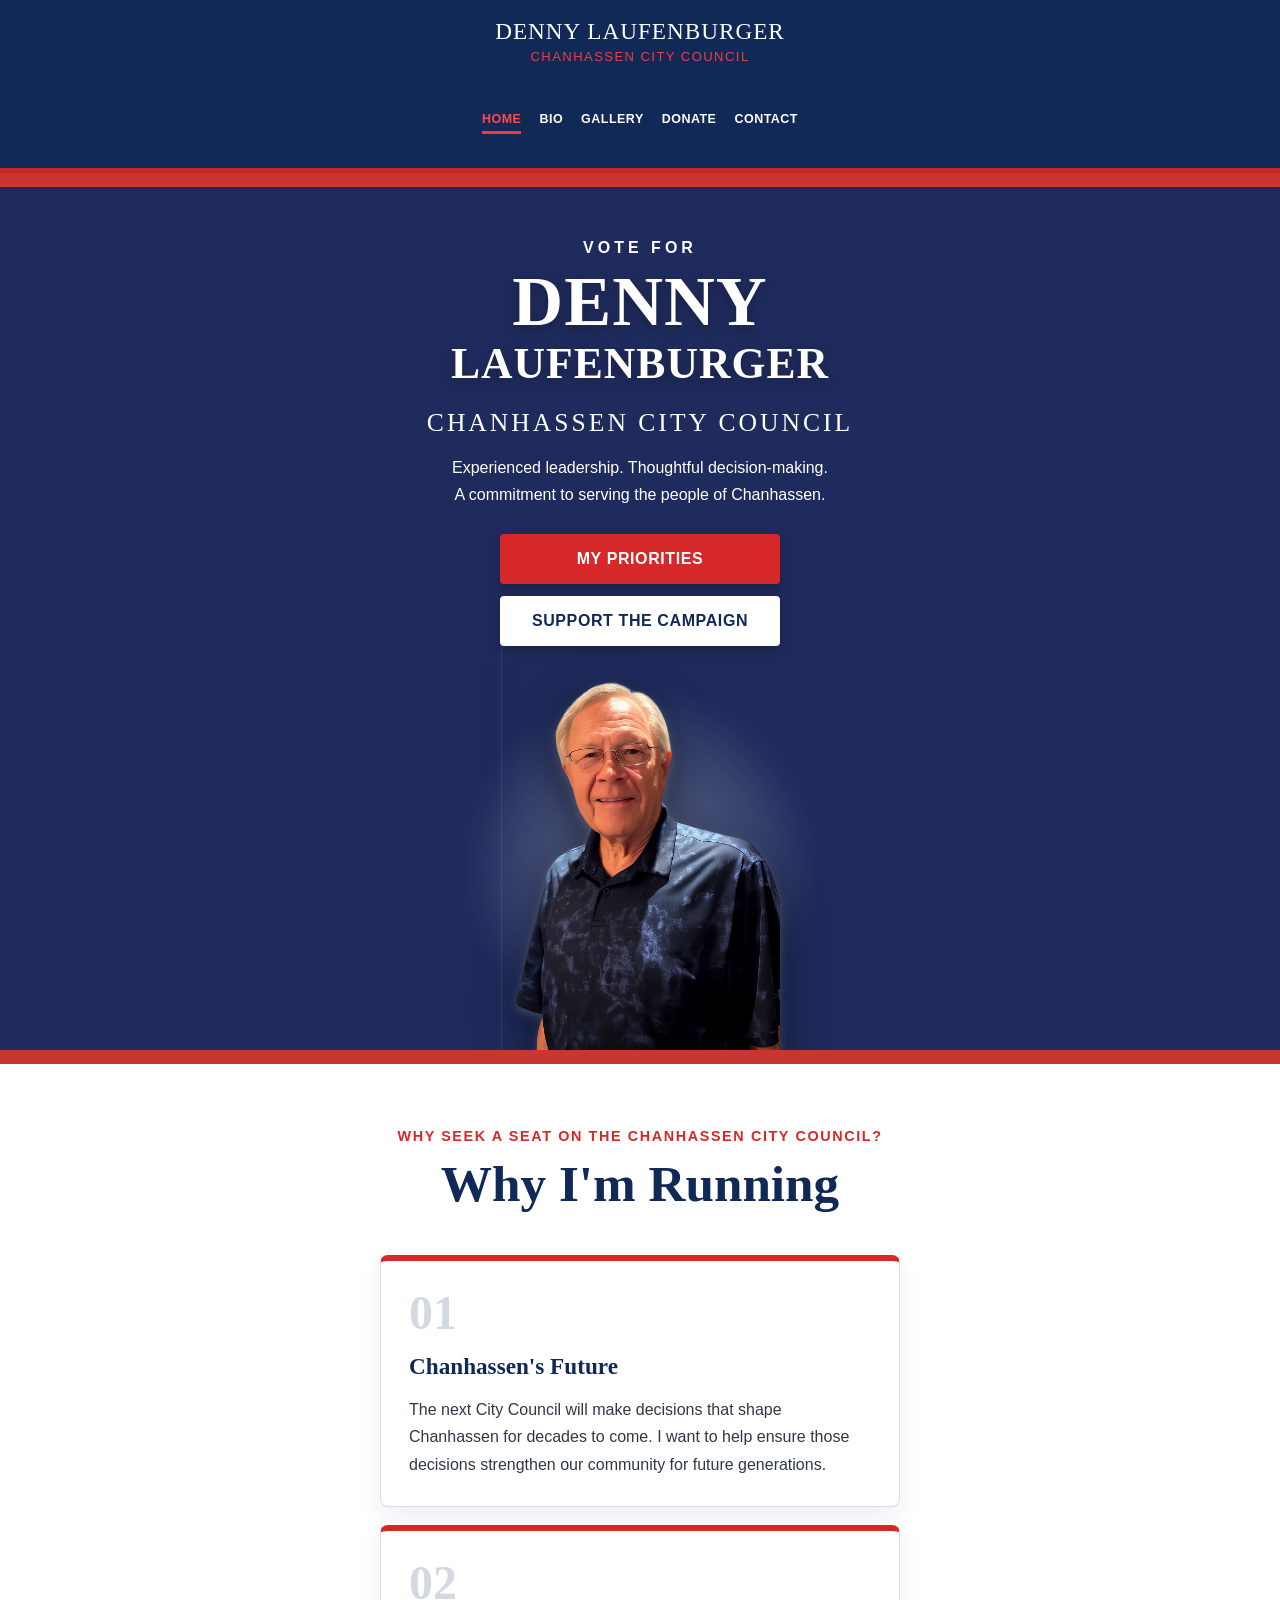
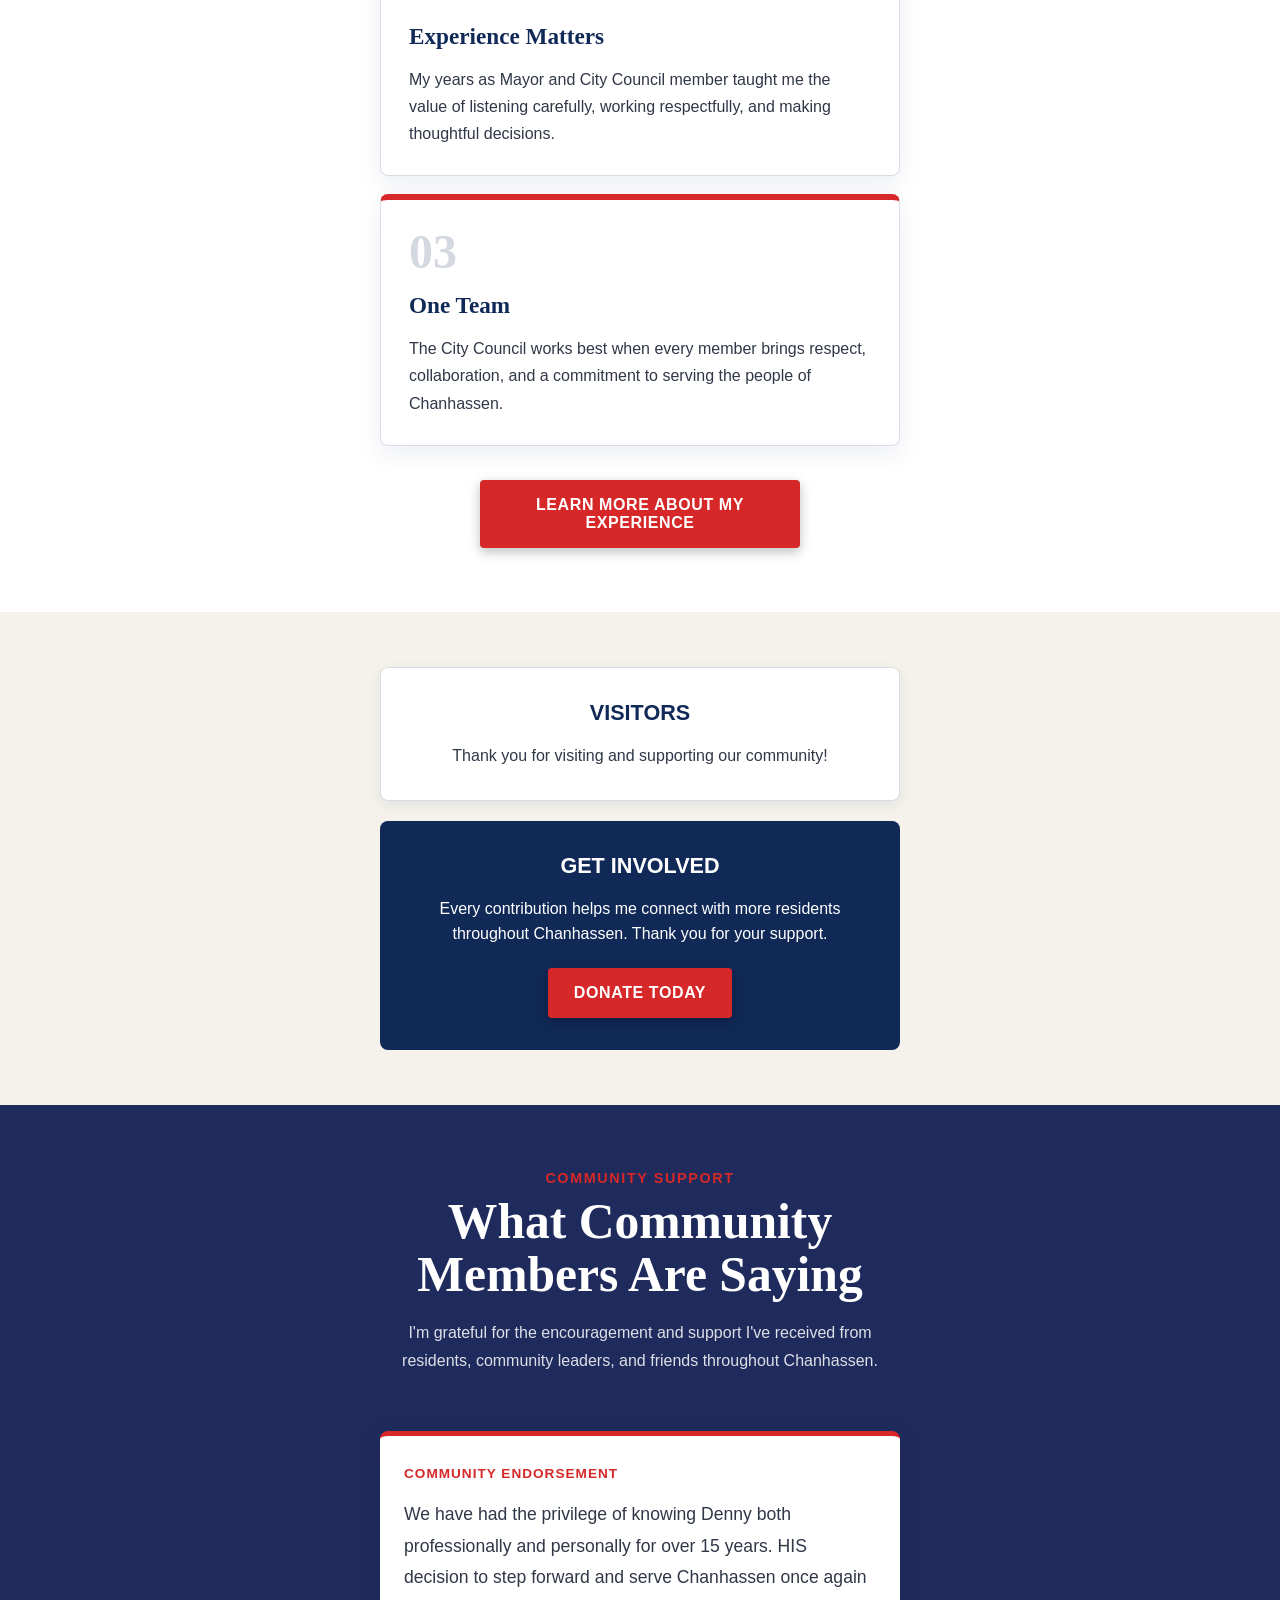
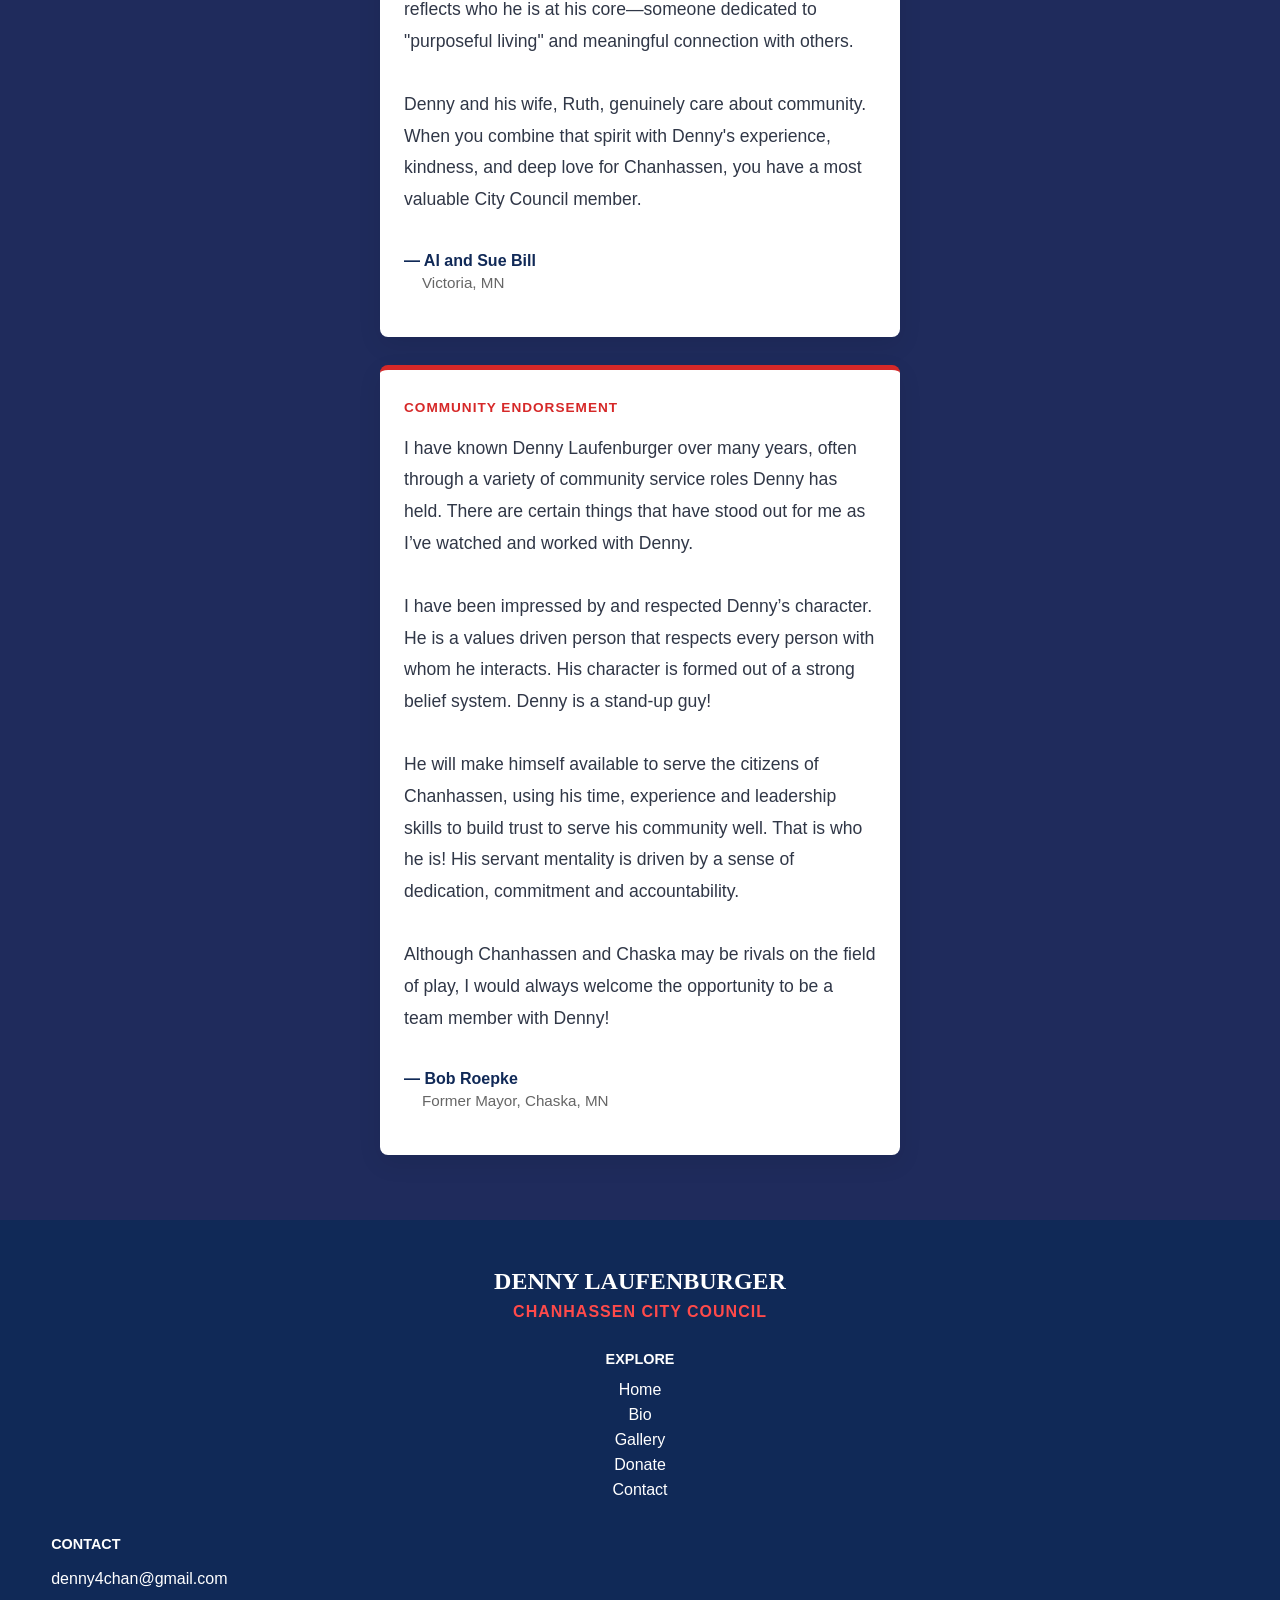
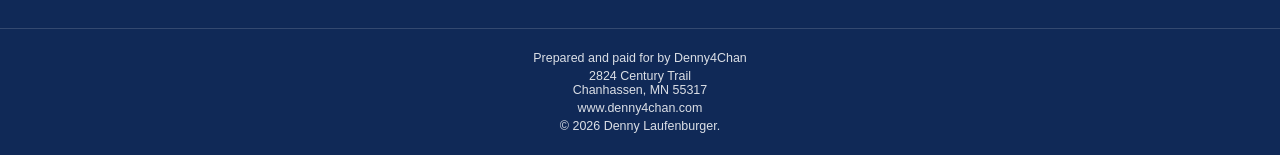
==== index.html @ ee3d7987 "New endorsement added and fixed mobile" ====
<!DOCTYPE html>
<html lang="en">
<head>
    <meta charset="UTF-8">

    <meta
        name="viewport"
        content="width=device-width, initial-scale=1.0"
    >

    <title>
        Denny Laufenburger for Chanhassen City Council
    </title>

    <meta
        name="description"
        content="Experienced leadership. Thoughtful decision-making. A commitment to serving the people of Chanhassen."
    >

    <!-- Social media and text-message preview -->
    <meta
        property="og:title"
        content="Denny Laufenburger for Chanhassen City Council"
    >

    <meta
        property="og:description"
        content="Experienced leadership. Thoughtful decision-making. A commitment to serving the people of Chanhassen."
    >

    <meta
        property="og:type"
        content="website"
    >

    <meta
        property="og:url"
        content="https://denny4chan.com/"
    >

    <meta
        property="og:image"
        content="https://denny4chan.com/images/social/share-image.jpg"
    >

    <meta
        property="og:image:alt"
        content="Vote Denny Laufenburger for Chanhassen City Council"
    >

    <meta
        property="og:image:width"
        content="1200"
    >

    <meta
        property="og:image:height"
        content="630"
    >

    <!-- X and other platforms -->
    <meta
        name="twitter:card"
        content="summary_large_image"
    >

    <meta
        name="twitter:title"
        content="Denny Laufenburger for Chanhassen City Council"
    >

    <meta
        name="twitter:description"
        content="Experienced leadership. Thoughtful decision-making. A commitment to serving the people of Chanhassen."
    >

    <meta
        name="twitter:image"
        content="https://denny4chan.com/images/social/share-image.jpg"
    >

    <link
        rel="stylesheet"
        href="css/style.css"
    >
</head>

<body>

    <header class="site-header">
        <div class="nav-container">

            <a class="campaign-name" href="index.html">
                <span>Denny Laufenburger</span>
                <small>Chanhassen City Council</small>
            </a>

            <nav class="main-nav">
                <a class="active" href="index.html">Home</a>
                <a href="about.html">Bio</a>
                <a href="gallery.html">Gallery</a>
                <a href="donate.html">Donate</a>
                <a href="contact.html">Contact</a>
            </nav>

        </div>
    </header>

<main>

    <section class="hero">

        <svg
            class="hero-waves"
            viewBox="0 0 1440 620"
            preserveAspectRatio="none"
            aria-hidden="true"
        >
            <defs>
                <linearGradient id="blueGradient" x1="0" y1="0" x2="1" y2="1">
                    <stop offset="0%" stop-color="#173b7a"></stop>
                    <stop offset="55%" stop-color="#09285b"></stop>
                    <stop offset="100%" stop-color="#061b42"></stop>
                </linearGradient>
            </defs>

            <!-- White background -->
            <rect width="1440" height="620" fill="#f7f4ec"></rect>

            <!-- Upper red ribbon -->
            <path
                d="M0 135
                   C260 20, 470 40, 720 125
                   C980 215, 1190 220, 1440 105
                   L1440 145
                   C1195 265, 965 255, 705 170
                   C455 85, 245 70, 0 180
                   Z"
                fill="#d62828"
            ></path>

            <!-- Main blue area -->
            <path
    d="M0 180
       C250 70, 465 85, 705 170
       C965 255, 1195 265, 1440 145
       L1440 535
       C1210 625, 975 610, 725 555
       C470 500, 255 485, 0 570
       Z"
    fill="url(#blueGradient)"
></path>

            <!-- Lower red ribbon -->
            <path
    d="M0 570
       C255 485, 470 500, 725 555
       C975 610, 1210 625, 1440 535
       L1440 575
       C1195 665, 965 650, 710 595
       C455 540, 245 525, 0 610
       Z"
    fill="#d62828"
></path>
        </svg>

        <div class="hero-container">

            <div class="hero-copy">
                <p class="hero-eyebrow">Vote for</p>

                <h1>
                    Denny
                    <span>Laufenburger</span>
                </h1>

                <p class="hero-office">
                    Chanhassen City Council
                </p>

                <p class="hero-intro">
                    Experienced leadership. Thoughtful decision-making. A commitment to serving the people of Chanhassen.
                </p>

                <div class="hero-buttons">
                    <a class="button button-primary" href="about.html">
                        My priorities
                    </a>

                    <a class="button button-secondary" href="donate.html">
                        Support the Campaign
                    </a>
                </div>
            </div>

            <div class="hero-photo-area">
    <img
        class="hero-photo"
        src="images/hero/denny-laufenburger-hero.png"
        alt="Denny Laufenburger, candidate for Chanhassen City Council"
    >
</div>

        </div>

</section>

<section class="why-section">

<section class="why-home">

    <div class="why-home-container">

        <div class="why-home-heading">
            <p class="section-eyebrow">Why seek a seat on the Chanhassen City Council?</p>
            <h2>Why I'm Running</h2>
        </div>

        <div class="why-reasons">

            <article class="reason-card">
                <span class="reason-number">01</span>

                <h3>Chanhassen's Future</h3>

                <p>
                    The next City Council will make decisions that shape Chanhassen for decades to come. I want to help ensure those decisions strengthen our community for future generations.
                </p>
            </article>

            <article class="reason-card">
                <span class="reason-number">02</span>

                <h3>Experience Matters</h3>

                <p>
                    My years as Mayor and City Council member taught me the value of listening carefully, working respectfully, and making thoughtful decisions.
                </p>
            </article>

            <article class="reason-card">
                <span class="reason-number">03</span>

                <h3>One Team</h3>

                <p>
                    The City Council works best when every member brings respect, collaboration, and a commitment to serving the people of Chanhassen.
                </p>
            </article>

        </div>

        <div class="why-home-action">
            <a class="button button-primary" href="about.html">
                LEARN MORE ABOUT MY EXPERIENCE
            </a>
        </div>

    </div>

</section>

<section class="home-actions">

    <div class="home-actions-grid">

        <article class="visitor-card">
            <h2>Visitors</h2>

            <div class="live-counter">
                <a
                    href="https://www.free-counters.org/"
                    target="_blank"
                    rel="noopener noreferrer"
                >
                    Free-Counters.org
                </a>

                <script
                    type="text/javascript"
                    src="https://www.freevisitorcounters.com/auth.php?id=a21d501839f12835e194c9ba0f85140b612b9cba"
                ></script>

                <script
                    type="text/javascript"
                    src="https://freevisitorcounters.com/en/home/counter/1611873/t/5"
                ></script>
            </div>

            <p>
                Thank you for visiting and supporting our community!
            </p>
        </article>

        <article class="involved-card">
            <h2>Get Involved</h2>

            <p>
                Every contribution helps me connect with more residents throughout Chanhassen. Thank you for your support.
            </p>

            <a class="button button-primary" href="donate.html">
                Donate Today
            </a>
        </article>

    </div>

</section>

</section>
<section class="endorsements-section">

    <div class="endorsements-container">

        <p class="section-eyebrow">COMMUNITY SUPPORT</p>

        <h2>What Community Members Are Saying</h2>

        <p class="endorsements-intro">
            I'm grateful for the encouragement and support I've received from
            residents, community leaders, and friends throughout Chanhassen.
        </p>

        <div class="endorsement-grid">

            <article class="endorsement-card">

                <p class="endorsement-title">
                    COMMUNITY ENDORSEMENT
                </p>

                <blockquote>
                    We have had the privilege of knowing Denny both professionally and personally for over 15 years. HIS decision to step forward and serve Chanhassen once again reflects who he is at his core—someone dedicated to "purposeful living" and meaningful connection with others.
                    <br><br>
                    Denny and his wife, Ruth, genuinely care about community. When you combine that spirit with Denny's experience, kindness, and deep love for Chanhassen, you have a most valuable City Council member.
                </blockquote>

                <p class="endorsement-name">
                    Al and Sue Bill<br>
                    <span>Victoria, MN</span>
                </p>

            </article>

            <article class="endorsement-card">

    <p class="endorsement-title">
        COMMUNITY ENDORSEMENT
    </p>

    <blockquote>
        I have known Denny Laufenburger over many years, often through a variety of community service roles Denny has held. There are certain things that have stood out for me as I’ve watched and worked with Denny.
        <br><br>
        I have been impressed by and respected Denny’s character. He is a values driven person that respects every person with whom he interacts. His character is formed out of a strong belief system. Denny is a stand-up guy!
        <br><br>
        He will make himself available to serve the citizens of Chanhassen, using his time, experience and leadership skills to build trust to serve his community well. That is who he is! His servant mentality is driven by a sense of dedication, commitment and accountability.
        <br><br>
        Although Chanhassen and Chaska may be rivals on the field of play, I would always welcome the opportunity to be a team member with Denny!
    </blockquote>

    <p class="endorsement-name">
        Bob Roepke
        <span>Former Mayor, Chaska, MN</span>
    </p>

</article>

        </div>

    </div>

</section>
</main>

<footer class="site-footer">

    <div class="footer-grid">

        <div class="footer-brand">
            <h2>Denny Laufenburger</h2>
            <p>Chanhassen City Council</p>
        </div>

        <div class="footer-links">
            <h3>Explore</h3>

            <a href="index.html">Home</a>
            <a href="about.html">Bio</a>
            <a href="gallery.html">Gallery</a>
            <a href="donate.html">Donate</a>
            <a href="contact.html">Contact</a>
        </div>

        <div class="footer-contact">
            <h3>Contact</h3>

            <p>
    <a href="mailto:denny4chan@gmail.com">
        denny4chan@gmail.com
    </a>
</p>
        </div>

    </div>

    <div class="footer-bottom">
        <p>
    Prepared and paid for by Denny4Chan
</p>

<p>
    <a
        href="https://maps.google.com/?q=2824+Century+Trail,+Chanhassen,+MN+55317"
        target="_blank"
        rel="noopener noreferrer"
    >
        2824 Century Trail<br>
        Chanhassen, MN 55317
    </a>
</p>

<p>
    <a href="https://www.denny4chan.com">
        www.denny4chan.com
    </a>
</p>

        <p>
            &copy; 2026 Denny Laufenburger.
        </p>
    </div>

</footer>

</body>
</html>
---- css/style.css ----
* {
    box-sizing: border-box;
}

body {
    margin: 0;
    font-family: Arial, Helvetica, sans-serif;
    background-color: #ffffff;
    color: #17213a;
}

.site-header {
    background-color: #102957;
    border-bottom: 5px solid #c62828;
}

.nav-container {
    width: min(1200px, 92%);
    min-height: 90px;
    margin: 0 auto;

    display: flex;
    align-items: center;
    justify-content: space-between;
    gap: 30px;
}

.campaign-name {
    color: #ffffff;
    text-decoration: none;
    text-transform: uppercase;
}

.campaign-name span {
    display: block;
    font-family: Georgia, "Times New Roman", serif;
    font-size: 1.45rem;
    letter-spacing: 1px;
}

.campaign-name small {
    display: block;
    margin-top: 4px;
    color: #ef3f3f;
    font-size: 0.82rem;
    letter-spacing: 1.4px;
}

.main-nav {
    display: flex;
    align-items: center;
    gap: 28px;
}

.main-nav a {
    position: relative;
    padding: 34px 0 28px;
    color: #ffffff;
    text-decoration: none;
    font-size: 0.9rem;
    font-weight: 700;
    text-transform: uppercase;
    letter-spacing: 0.5px;
}

.main-nav a:hover,
.main-nav a.active {
    color: #ff4a4a;
}

.main-nav a.active::after {
    content: "";
    position: absolute;
    right: 0;
    bottom: 20px;
    left: 0;

    height: 3px;
    background-color: #ff3434;
}

.hero {
    position: relative;
    min-height: 620px;
    overflow: hidden;
    background-color: #f7f4ec;
}

.hero-waves {
    position: absolute;
    inset: 0;
    width: 100%;
    height: 100%;
}

.hero-container {
    position: relative;
    z-index: 2;

    width: min(1200px, 92%);
    min-height: 620px;
    margin: 0 auto;

    display: grid;
    grid-template-columns: 1.15fr 0.85fr;
    align-items: center;
    gap: 50px;
}

.hero-copy {
    padding: 125px 0 90px;
    color: #ffffff;
}

.hero-eyebrow {
    margin: 0 0 8px;
    color: #ffffff;
    font-size: 1rem;
    font-weight: 800;
    letter-spacing: 4px;
    text-transform: uppercase;
}

.hero-copy h1 {
    margin: 0;
    font-family: Georgia, "Times New Roman", serif;
    font-size: clamp(3.8rem, 7vw, 6.8rem);
    font-weight: 700;
    line-height: 0.9;
    letter-spacing: 1px;
    text-transform: uppercase;
    text-shadow: 0 4px 12px rgba(0, 0, 0, 0.28);
}

.hero-copy h1 span {
    display: block;
    margin-top: 12px;
    font-size: 0.72em;
}

.hero-office {
    margin: 28px 0 0;
    color: #ffffff;
    font-family: Georgia, "Times New Roman", serif;
    font-size: clamp(1.35rem, 3vw, 2.1rem);
    letter-spacing: 3px;
    text-transform: uppercase;
}

.hero-intro {
    max-width: 600px;
    margin: 24px 0 0;
    font-size: 1.08rem;
    line-height: 1.75;
}

.hero-buttons {
    display: flex;
    flex-wrap: wrap;
    gap: 16px;
    margin-top: 24px;
}

.button {
    display: inline-block;
    padding: 14px 24px;
    border: 2px solid transparent;
    border-radius: 4px;

    text-decoration: none;
    font-weight: 800;
    text-transform: uppercase;
    letter-spacing: 0.6px;

    transition:
        transform 0.2s ease,
        background-color 0.2s ease,
        color 0.2s ease;
}

.button:hover {
    transform: translateY(-2px);
}

.button-primary {
    background-color: #d62828;
    color: #ffffff;
    box-shadow: 0 4px 12px rgba(0, 0, 0, 0.25);
}

.button-primary:hover {
    background-color: #b91f1f;
}

.button-secondary {
    background-color: #ffffff;
    border-color: #ffffff;
    color: #102957;
    box-shadow: 0 4px 12px rgba(0, 0, 0, 0.25);
}

.button-secondary:hover {
    background-color: #ececec;
    color: #102957;
}

.hero-photo-area {
    position: relative;
    align-self: end;
    display: flex;
    justify-content: center;
    overflow: visible;
}

.hero-photo-area::before {
    content: "";
    position: absolute;
    width: 470px;
    height: 470px;
    bottom: 35px;
    left: 50%;
    transform: translateX(-50%);
    border-radius: 50%;

    background: radial-gradient(
        circle,
        rgba(255, 255, 255, 0.28) 0%,
        rgba(255, 255, 255, 0.12) 48%,
        rgba(255, 255, 255, 0) 72%
    );

    filter: blur(10px);
    pointer-events: none;
}

.hero-photo {
    position: relative;
    z-index: 1;

    display: block;
    width: 640px;              /* was 560px */
    max-width: 640px;
    max-height: none;          /* remove the height restriction */

    object-fit: contain;
    object-position: center bottom;

    transform: translateY(20px, 25px);   /* let him overlap the bottom */

    filter:
        drop-shadow(0 4px 5px rgba(255,255,255,.18))
        drop-shadow(0 15px 22px rgba(0,0,0,.55));
}

/* ===========================
   ENDORSEMENTS
=========================== */

.endorsements-section {
    padding: 90px 0;
    background: #1f2b5c;
}

.endorsements-container {
    width: min(1200px, 92%);
    margin: 0 auto;
    text-align: center;
}

.endorsements-container h2 {
    margin: 10px 0 18px;
    font-size: clamp(2.2rem, 5vw, 3.5rem);
    color: #102957;
    font-family: Georgia, "Times New Roman", serif;
    color: white;
}

.endorsements-intro {
    max-width: 760px;
    margin: 0 auto 55px;
    color: rgba(255,255,255,.85);
    line-height: 1.8;
}

.endorsement-grid {
    display: grid;
    grid-template-columns: repeat(2, 1fr);
    gap: 28px;
    max-width: 1200px;
    margin: 0 auto;
    align-items: start;
}

.endorsement-card {
    background: white;
    padding: 35px;
    border-top: 5px solid #d62828;
    border-radius: 8px;
    box-shadow: 0 8px 25px rgba(0,0,0,.08);
    text-align: left;
}

.endorsement-title {
    margin: 0 0 18px;
    font-size: .85rem;
    font-weight: 700;
    color: #d62828;
    letter-spacing: 1px;
    text-transform: uppercase;
}

.endorsement-card blockquote {
    margin: 0;
    color: #303747;
    line-height: 1.8;
    font-size: 1.1rem;
    font-style: normal;
    white-space: normal;
}

.endorsement-name {
    margin-top: 36px;
    padding-left: 18px;

    text-indent: -18px;

    font-weight: 700;
    color: #102957;
}

.endorsement-name::before {
    content: "— ";
}

.endorsement-name span {
    display: block;
    margin-top: 4px;

    padding-left: 18px;

    font-weight: 400;
    color: #666;
    font-size: 0.95rem;
}

.site-footer {
    background-color: #102957;
    color: #ffffff;
}

.footer-grid {
    width: min(1200px, 92%);
    margin: 0 auto;
    padding: 48px 0 36px;

    display: grid;
    grid-template-columns: 1.2fr 0.7fr 1fr;
    gap: 60px;
}

.footer-brand h2 {
    margin: 0;
    font-family: Georgia, "Times New Roman", serif;
    font-size: 1.5rem;
    text-transform: uppercase;
}

.footer-brand p {
    margin: 8px 0 0;
    color: #ff4a4a;
    font-weight: 700;
    letter-spacing: 1px;
    text-transform: uppercase;
}

.footer-links,
.footer-contact {
    display: flex;
    flex-direction: column;
    align-items: flex-start;
}

.footer-links h3,
.footer-contact h3 {
    margin: 0 0 14px;
    font-size: 0.9rem;
    text-transform: uppercase;
}

.footer-links a {
    margin-bottom: 7px;
    color: #ffffff;
    text-decoration: none;
}

.footer-links a:hover {
    color: #ff4a4a;
}

.footer-contact p {
    margin: 0;
    line-height: 1.6;
}

.footer-bottom {
    padding: 18px 20px;
    border-top: 1px solid rgba(255, 255, 255, 0.15);
    text-align: center;
}

.footer-bottom p {
    margin: 4px 0;
    font-size: 0.78rem;
    color: rgba(255, 255, 255, 0.85);
}

.footer-contact a,
.footer-bottom a {
    color: inherit;
    text-decoration: none;
}

.footer-contact a:hover,
.footer-bottom a:hover {
    color: #d62828;
    text-decoration: underline;
}

/* ===========================
   INNER PAGE HERO
=========================== */

.page-hero {
    padding: 80px 0;
    background-color: #102957;
    color: #ffffff;
    text-align: center;
}

.page-hero-container {
    width: min(900px, 92%);
    margin: 0 auto;
}

.page-hero h1 {
    margin: 0;
    font-family: Georgia, "Times New Roman", serif;
    font-size: clamp(2.8rem, 6vw, 4.8rem);
}

.page-hero p:last-child {
    max-width: 700px;
    margin: 20px auto 0;
    font-size: 1.1rem;
    line-height: 1.7;
}


/* ===========================
   BIO PAGE
=========================== */

.bio-section {
    padding: 80px 0;
    background-color: #ffffff;
}

.bio-layout {
    width: min(1100px, 92%);
    margin: 0 auto;

    display: grid;
    grid-template-columns: 0.85fr 1.15fr;
    gap: 60px;
    align-items: center;
}

.bio-photo-card {
    padding: 24px;
    border-radius: 10px;
    background-color: #f5f2eb;
    box-shadow: 0 8px 24px rgba(16, 41, 87, 0.08);
}

.bio-photo-card img {
    display: block;
    width: 100%;
    max-height: 560px;
    object-fit: contain;
}

.bio-copy h2 {
    margin: 0 0 24px;
    color: #102957;
    font-family: Georgia, "Times New Roman", serif;
    font-size: clamp(2.3rem, 5vw, 3.5rem);
}

.bio-copy p {
    margin: 0 0 20px;
    color: #303747;
    font-size: 1.05rem;
    line-height: 1.8;
}


/* ===========================
   EXPERIENCE
=========================== */

.experience-section {
    padding: 76px 0;
    background-color: #f5f2eb;
}

.experience-container {
    width: min(1100px, 92%);
    margin: 0 auto;
}

.section-heading {
    margin-bottom: 38px;
    text-align: center;
}

.section-heading h2 {
    margin: 0;
    color: #102957;
    font-family: Georgia, "Times New Roman", serif;
    font-size: clamp(2.3rem, 5vw, 3.5rem);
}

.experience-grid {
    display: grid;
    grid-template-columns: repeat(3, 1fr);
    gap: 24px;
    align-items: stretch;
}

.experience-card {
    display: flex;
    flex-direction: column;

    padding: 34px;
    border-top: 5px solid #d62828;
    border-radius: 8px;
    background-color: #ffffff;
    box-shadow: 0 6px 18px rgba(16, 41, 87, 0.08);

    height: 100%;
}

.experience-card h3 {
    margin: 0 0 14px;
    color: #102957;
    font-family: Georgia, "Times New Roman", serif;
    font-size: 1.6rem;
}

.experience-card p {
    margin: 0;
    color: #303747;
    line-height: 1.7;
}

.bio-list {
    margin: 0;
    padding-left: 18px;
    color: #303747;
    font-size: 0.95rem;
    line-height: 1.5;
}

.bio-list li {
    margin-bottom: 8px;
}

.bio-list li:last-child {
    margin-bottom: 0;
}

/* ===========================
   VISION
=========================== */

.vision-section {
    padding: 64px 0;
    background-color: #102957;
    color: #ffffff;
}

.vision-container {
    width: min(1100px, 92%);
    margin: 0 auto;

    display: flex;
    align-items: center;
    justify-content: space-between;
    gap: 50px;
}

.vision-container h2 {
    margin: 0 0 18px;
    font-family: Georgia, "Times New Roman", serif;
    font-size: clamp(2.2rem, 5vw, 3.4rem);
}

.vision-container p {
    max-width: 750px;
    margin: 0;
    line-height: 1.75;
}

/* ===========================
   GALLERY PAGE
=========================== */

.gallery-section {
    padding: 76px 0;
    background-color: #ffffff;
}

.gallery-container {
    width: min(1200px, 92%);
    margin: 0 auto;
}

.gallery-grid {
    display: grid;
    grid-template-columns: repeat(3, 1fr);
    gap: 32px;
}

/* ---------- Gallery Cards ---------- */

.gallery-card {
    overflow: hidden;
    border-radius: 10px;
    background: #ffffff;
    box-shadow: 0 8px 24px rgba(16, 41, 87, 0.10);
    display: flex;
    flex-direction: column;
}

.gallery-card:first-child {
    border-top: 5px solid #d62828;
}

/* ---------- Photos ---------- */

.gallery-photo {
    display: block;
    width: 100%;
    aspect-ratio: 16 / 10;
    object-fit: cover;
    object-position: center;
}

.gallery-placeholder {
    min-height: 260px;

    display: flex;
    align-items: center;
    justify-content: center;

    background-color: #e9e6df;
    color: #102957;
    font-weight: 800;
    text-transform: uppercase;
    letter-spacing: 1px;
}

/* ---------- Card Content ---------- */

.gallery-card-copy {
    padding: 28px;
    flex: 1;
}

.gallery-card-copy h3 {
    margin: 0 0 18px;
    padding-bottom: 14px;

    color: #102957;
    font-family: Georgia, "Times New Roman", serif;
    font-size: 1.35rem;
    line-height: 1.2;

    border-bottom: 1px solid #e5e5e5;
}

.gallery-card-copy p {
    margin: 0;
    color: #303747;
    font-size: 1rem;
    line-height: 1.75;
}

.gallery-card-copy p + p {
    margin-top: 14px;
}

/* ---------- Callout ---------- */

.gallery-callout {
    padding: 64px 0;
    background-color: #f5f2eb;
}

.gallery-callout-container {
    width: min(1100px, 92%);
    margin: 0 auto;

    display: flex;
    align-items: center;
    justify-content: space-between;
    gap: 50px;
}

.gallery-callout h2 {
    margin: 0 0 14px;

    color: #102957;
    font-family: Georgia, "Times New Roman", serif;
    font-size: clamp(2.2rem, 5vw, 3.4rem);
}

.gallery-callout p:last-child {
    max-width: 700px;
    margin: 0;

    color: #303747;
    line-height: 1.7;
}

/* ===========================
   DONATE PAGE
=========================== */

.donation-options-section {
    padding: 76px 0;
    background-color: #ffffff;
}

.donation-options-container {
    width: min(1100px, 92%);
    margin: 0 auto;
}

.donation-options-intro {
    max-width: 700px;
    margin: 14px auto 0;
    color: #303747;
    line-height: 1.7;
}

.donation-options-grid {
    display: grid;
    grid-template-columns: repeat(2, 1fr);
    gap: 32px;
    margin-top: 42px;
    align-items: stretch;
}

.payment-card {
    padding: 40px 34px;
    border-top: 6px solid #d62828;
    border-radius: 10px;
    background-color: #ffffff;
    text-align: center;
    box-shadow: 0 10px 30px rgba(16, 41, 87, 0.12);

    display: flex;
    flex-direction: column;
    align-items: center;
}

.payment-label {
    margin: 0 0 10px;
    color: #d62828;
    font-size: 0.82rem;
    font-weight: 800;
    letter-spacing: 1.3px;
    text-transform: uppercase;
}

.payment-card h3 {
    margin: 0 0 16px;
    color: #102957;
    font-family: Georgia, "Times New Roman", serif;
    font-size: clamp(1.8rem, 4vw, 2.5rem);
}

.payment-description {
    max-width: 430px;
    margin: 0 auto 26px;
    color: #303747;
    line-height: 1.7;
}

.venmo-qr {
    width: min(290px, 100%);
    margin: 0 auto 18px;
    padding: 14px;
    border: 1px solid #d8dce5;
    border-radius: 10px;
    background-color: #ffffff;
}

.venmo-qr img {
    display: block;
    width: 100%;
    height: auto;
}

.payment-account {
    margin: 0 0 24px;
    color: #102957;
    font-size: 1.05rem;
}

.square-payment-mark {
    width: min(290px, 100%);
    min-height: 290px;
    margin: 0 auto 28px;
    padding: 30px;

    display: flex;
    flex-direction: column;
    align-items: center;
    justify-content: center;

    border: 1px solid #d8dce5;
    border-radius: 10px;
    background-color: #f5f2eb;
}

.square-icon {
    position: relative;
    width: 110px;
    height: 110px;
    margin-bottom: 24px;
    border-radius: 24px;
    background-color: #111111;
}

.square-icon::after {
    content: "";
    position: absolute;
    inset: 30px;
    border-radius: 9px;
    background-color: #ffffff;
}

.square-logo-image {
    display: block;
    width: 95px;
    max-width: 70%;
    height: auto;
    margin-bottom: 24px;
}

.payment-card .button {
    margin-top: auto;
}

.donation-thanks {
    max-width: 760px;
    margin: 38px auto 0;
    color: #303747;
    text-align: center;
    line-height: 1.7;
}

.donation-use-section {
    padding: 76px 0;
    background-color: #f5f2eb;
}

.donation-use-container {
    width: min(1100px, 92%);
    margin: 0 auto;
}

.donation-use-grid {
    display: grid;
    grid-template-columns: repeat(3, 1fr);
    gap: 24px;
}

.donation-use-card {
    padding: 30px;
    border-top: 5px solid #d62828;
    border-radius: 8px;
    background-color: #ffffff;
    box-shadow: 0 6px 18px rgba(16, 41, 87, 0.08);
}

.donation-use-card h3 {
    margin: 0 0 14px;
    color: #102957;
    font-family: Georgia, "Times New Roman", serif;
    font-size: 1.4rem;
}

.donation-use-card p {
    margin: 0;
    color: #303747;
    line-height: 1.7;
}

.donate-thank-you {
    padding: 64px 0;
    background-color: #102957;
    color: #ffffff;
}

.donate-thank-you-container {
    width: min(1100px, 92%);
    margin: 0 auto;

    display: flex;
    align-items: center;
    justify-content: space-between;
    gap: 50px;
}

.donate-thank-you h2 {
    margin: 0 0 16px;
    font-family: Georgia, "Times New Roman", serif;
    font-size: clamp(2.2rem, 5vw, 3.4rem);
}

.donate-thank-you p:last-child {
    max-width: 720px;
    margin: 0;
    line-height: 1.7;
}

/* ===========================
   CONTACT PAGE
=========================== */

.contact-section {
    padding: 80px 0;
    background: #ffffff;
}

.contact-layout {
    width: min(1100px, 92%);
    margin: auto;

    display: grid;
    grid-template-columns: 0.85fr 1.15fr;
    gap: 60px;
    align-items: start;
}

.contact-copy h2 {
    margin: 0 0 20px;
    color: #102957;
    font-family: Georgia, serif;
    font-size: clamp(2.3rem, 5vw, 3.6rem);
}

.contact-copy>p {
    color: #303747;
    line-height: 1.8;
}

.direct-contact {
    margin-top: 40px;
    padding: 28px;

    border-left: 5px solid #d62828;

    background: #f5f2eb;
}

.direct-contact h3 {
    margin-bottom: 8px;
    color: #102957;
}

.direct-contact h3:not(:first-child) {
    margin-top: 22px;
}

.direct-contact a {
    color: #102957;
    text-decoration: none;
    font-weight: bold;
}

.direct-contact a:hover {
    color: #d62828;
}

.contact-form {
    padding: 40px;
    border-top: 6px solid #d62828;
    border-radius: 10px;
    background: white;
    box-shadow: 0 10px 30px rgba(16, 41, 87, .10);
}

.form-row {
    display: grid;
    grid-template-columns: 1fr 1fr;
    gap: 20px;
}

.form-field {
    margin-bottom: 24px;
}

.form-field label {
    display: block;
    margin-bottom: 8px;
    color: #102957;
    font-weight: 700;
}

.form-field span {
    color: #666;
    font-size: .8rem;
}

.form-field input,
.form-field select,
.form-field textarea {

    width: 100%;

    padding: 14px;

    border: 1px solid #b9bec9;

    border-radius: 5px;

    font: inherit;

}

.form-field textarea {

    resize: vertical;

}

.form-submit {

    border: none;

    cursor: pointer;

}

.involved-section{

    padding:70px 0;

    background:#102957;

    color:white;

}

.involved-container{

    width:min(1100px,92%);

    margin:auto;

    display:flex;

    justify-content:space-between;

    align-items:center;

    gap:40px;

}

.involved-container h2{

    margin:0 0 15px;

    font-family:Georgia,serif;

    font-size:3rem;

}

.involved-container p:last-child{

    max-width:650px;

    line-height:1.7;

}

@media (max-width: 800px) {
    .nav-container {
        padding: 20px 0;
        flex-direction: column;
    }

    .main-nav {
        flex-wrap: wrap;
        justify-content: center;
        gap: 10px 20px;
    }

    .main-nav a {
        padding: 5px 0 10px;
    }

    .main-nav a.active::after {
        bottom: 2px;
    }
        .hero {
        min-height: auto;
    }

    .hero-container {
        min-height: auto;
        grid-template-columns: 1fr;
        text-align: center;
    }

    .hero-copy {
        padding: 95px 0 25px;
    }

    .hero-copy h1 {
        font-size: clamp(3rem, 15vw, 5rem);
    }

    .hero-copy h1 span {
        font-size: 0.56em;
    }

    .hero-intro {
        margin-right: auto;
        margin-left: auto;
    }

    .hero-buttons {
        justify-content: center;
    }

    .hero-photo-area {
        align-self: auto;
    }

    .hero-photo {
    width: min(340px, 108%);
    max-height: 420px;
    margin-bottom: 35px;
    filter: drop-shadow(0 14px 18px rgba(0, 0, 0, 0.55));
    }

    .why-reasons {
        grid-template-columns: 1fr;
    }

    .reason-card {
        min-height: auto;
    }

    .home-actions-grid {
        grid-template-columns: 1fr;
    }

    .footer-grid {
        grid-template-columns: 1fr;
        gap: 30px;
    }

    .bio-layout {
        grid-template-columns: 1fr;
    }

    .experience-grid {
        grid-template-columns: 1fr;
    }

    .vision-container {
        flex-direction: column;
        align-items: flex-start;
    }

    .gallery-grid {
        grid-template-columns: 1fr;
    }

    .gallery-callout-container {
        flex-direction: column;
        align-items: flex-start;
    }

    .donation-options-grid {
        grid-template-columns: 1fr;
    }

    .donation-use-grid {
        grid-template-columns: 1fr;
    }

    .donate-thank-you-container {
        flex-direction: column;
        align-items: flex-start;
    }

    .payment-card {
        padding: 34px 24px;
    }

    .square-payment-mark {
        min-height: 240px;
    }

    .qr-placeholder {
    width: 250px;
    height: 250px;
    margin: 0 auto 24px;

    display: flex;
    align-items: center;
    justify-content: center;

    border: 3px dashed #b9bfcb;
    border-radius: 10px;
    background-color: #f5f2eb;
    color: #102957;
    font-weight: 800;
    text-align: center;
    text-transform: uppercase;
    letter-spacing: 0.8px;
}

    .contact-info{
    grid-template-columns:1fr;
}

.involved-container{
    flex-direction:column;
    align-items:flex-start;
}

.contact-layout{
    grid-template-columns:1fr;
}

.form-row{
    grid-template-columns:1fr;
    gap:0;
}

.contact-form{
    padding:30px 24px;
}

.endorsements-section {
    padding: 90px 0;
    background: #1f2b5c;
}

}
/* ===========================
   WHY I'M RUNNING
=========================== */

.why-home {
    padding: 72px 0;
    background-color: #ffffff;
}

.why-home-container {
    width: min(1200px, 92%);
    margin: 0 auto;
}

.why-home-heading {
    max-width: 760px;
    margin: 0 auto 42px;
    text-align: center;
}

.section-eyebrow {
    margin: 0 0 10px;
    color: #d62828;
    font-size: 0.9rem;
    font-weight: 800;
    letter-spacing: 1.6px;
    text-transform: uppercase;
}

.why-home-heading h2 {
    margin: 0;
    color: #102957;
    font-family: Georgia, "Times New Roman", serif;
    font-size: clamp(2.4rem, 5vw, 3.8rem);
}

.why-reasons {
    display: grid;
    grid-template-columns: repeat(3, 1fr);
    gap: 26px;
}

.reason-card {
    position: relative;
    min-height: 330px;
    padding: 36px 30px 32px;
    border: 1px solid #d8dce5;
    border-top: 6px solid #d62828;
    border-radius: 8px;
    background-color: #ffffff;
    box-shadow: 0 8px 24px rgba(16, 41, 87, 0.08);
}

.reason-number {
    display: block;
    margin-bottom: 16px;
    color: rgba(16, 41, 87, 0.18);
    font-family: Georgia, "Times New Roman", serif;
    font-size: 3rem;
    font-weight: 700;
    line-height: 1;
}

.reason-card h3 {
    margin: 0 0 16px;
    color: #102957;
    font-family: Georgia, "Times New Roman", serif;
    font-size: 1.45rem;
}

.reason-card p {
    margin: 0;
    color: #303747;
    font-size: 1rem;
    line-height: 1.7;
}

.why-home-action {
    margin-top: 34px;
    text-align: center;
}

.home-actions {
    padding: 46px 0 52px;
    background-color: #f5f2eb;
}

.home-actions-grid {
    width: min(900px, 92%);
    margin: 0 auto;

    display: grid;
    grid-template-columns: 1fr 1fr;
    gap: 28px;
}

.visitor-card {
    padding: 34px 28px;
    border: 1px solid #d8dce5;
    border-radius: 8px;
    text-align: center;
    background-color: #ffffff;
    box-shadow: 0 4px 14px rgba(16, 41, 87, 0.08);
}

.visitor-card h2,
.involved-card h2 {
    margin: 0 0 18px;
    font-family: Arial, Helvetica, sans-serif;
    font-size: 1.35rem;
    text-transform: uppercase;
}

.visitor-card h2 {
    color: #102957;
}

.live-counter {
    margin: 18px auto;
    text-align: center;
}

.live-counter > a {
    display: none;
}

.live-counter img {
    display: inline-block;
    max-width: 100%;
    height: auto;
}

.counter-display {
    display: flex;
    justify-content: center;
    gap: 4px;
    margin: 24px 0 18px;
}

.counter-display span {
    min-width: 36px;
    padding: 8px 5px;
    border-radius: 4px;
    background-color: #222222;
    color: #ffffff;
    font-family: Georgia, "Times New Roman", serif;
    font-size: 2rem;
    line-height: 1;
}

.visitor-card p {
    margin: 0;
    color: #303747;
    line-height: 1.5;
}

.involved-card {
    padding: 34px 28px;
    border-radius: 8px;
    background-color: #102957;
    color: #ffffff;
    text-align: center;

    display: flex;
    flex-direction: column;
    justify-content: center;
    align-items: center;
}

.involved-card h2 {
    color: #ffffff;
}

.involved-card p {
    margin: 0 0 22px;
    line-height: 1.55;
}

/* ===========================
   MOBILE HOMEPAGE CLEANUP
=========================== */

.site-header {
    position: relative;
}

.nav-container {
    min-height: auto;
    padding: 18px 0 14px;
    flex-direction: column;
    gap: 14px;
}

.campaign-name {
    text-align: center;
}

.main-nav {
    width: 100%;
    display: flex;
    justify-content: center;
    flex-wrap: wrap;
    gap: 10px 18px;
}

.main-nav a {
    font-size: 0.78rem;
}

/* ===========================
   MOBILE HERO
=========================== */

.hero {
    min-height: auto;
    overflow: hidden;
    background-color: #1f2b5c;
    border-top: 14px solid #c7362f;
    border-bottom: 14px solid #c7362f;
}

.hero-waves {
    display: none;
}

.hero-container {
    width: min(92%, 520px);
    min-height: auto;
    margin: 0 auto;
    padding: 52px 0 0;

    display: grid;
    grid-template-columns: 1fr;
    gap: 24px;

    text-align: center;
}

.hero-copy {
    width: 100%;
    max-width: 100%;
    margin: 0 auto;
    padding: 0 8px;
    box-sizing: border-box;
    text-align: center;
}

.hero-eyebrow {
    margin: 0 0 12px;
    text-align: center;
}

.hero-copy h1 {
    width: 100%;
    max-width: 100%;
    margin: 0 auto;

    font-size: clamp(3rem, 14vw, 4.4rem);
    line-height: 0.92;

    text-align: center;
}

.hero-copy h1 span {
    display: block;
    margin-top: 8px;

    font-size: 0.62em;
    line-height: 1;
}

.hero-office {
    width: 100%;
    margin: 22px auto 16px;

    font-size: clamp(1.2rem, 5.5vw, 1.6rem);
    line-height: 1.25;

    text-align: center;
}

.hero-intro {
    width: 100%;
    max-width: 390px;
    margin: 0 auto;

    font-size: 1rem;
    line-height: 1.65;

    text-align: center;
}

.hero-buttons {
    width: 100%;
    margin-top: 26px;

    display: flex;
    flex-direction: column;
    align-items: center;
    gap: 12px;
}

.hero-buttons .button {
    width: min(280px, 100%);
    text-align: center;
}

.hero-photo-area {
    width: 100%;
    height: 380px;
    margin: 0 auto;

    align-self: end;
    display: flex;
    justify-content: center;
    align-items: flex-end;
}

.hero-photo-area::before {
    width: 350px;
    height: 350px;
    bottom: 10px;
    left: 50%;
    transform: translateX(-50%);
}

.hero-photo {
    width: min(430px, 110vw);
    max-width: none;
    max-height: 420px;
    margin: 0 auto;

    object-fit: contain;
    object-position: center bottom;

    transform: translateY(16px);
}

/* Why I'm Running */
.why-home {
    padding: 64px 0;
}

.why-home-container {
    width: min(92%, 520px);
}

.why-home-heading h2 {
    font-size: clamp(2.25rem, 11vw, 3.2rem);
}

.why-reasons {
    grid-template-columns: 1fr;
    gap: 18px;
}

.reason-card {
    min-height: auto;
    padding: 28px;
}

.why-home-action .button {
    width: min(320px, 100%);
    text-align: center;
}

/* Visitor and donation cards */
.home-actions {
    padding: 55px 0;
}

.home-actions-grid {
    width: min(92%, 520px);
    grid-template-columns: 1fr;
    gap: 20px;
}

.visitor-card,
.involved-card {
    min-height: auto;
    padding: 32px 24px;
}

/* Endorsement */
.endorsements-section {
    padding: 65px 0;
}

.endorsements-container {
    width: min(92%, 520px);
}

.endorsements-container h2 {
    font-size: clamp(2.2rem, 11vw, 3.1rem);
    line-height: 1.05;
}

.endorsement-grid {
    grid-template-columns: 1fr;
    max-width: 100%;
}

.endorsement-card {
    padding: 30px 24px;
}

/* Footer */
.footer-grid {
    grid-template-columns: 1fr;
    gap: 30px;
    text-align: center;
}

.footer-links {
    align-items: center;
}

.footer-bottom {
    text-align: center;
}
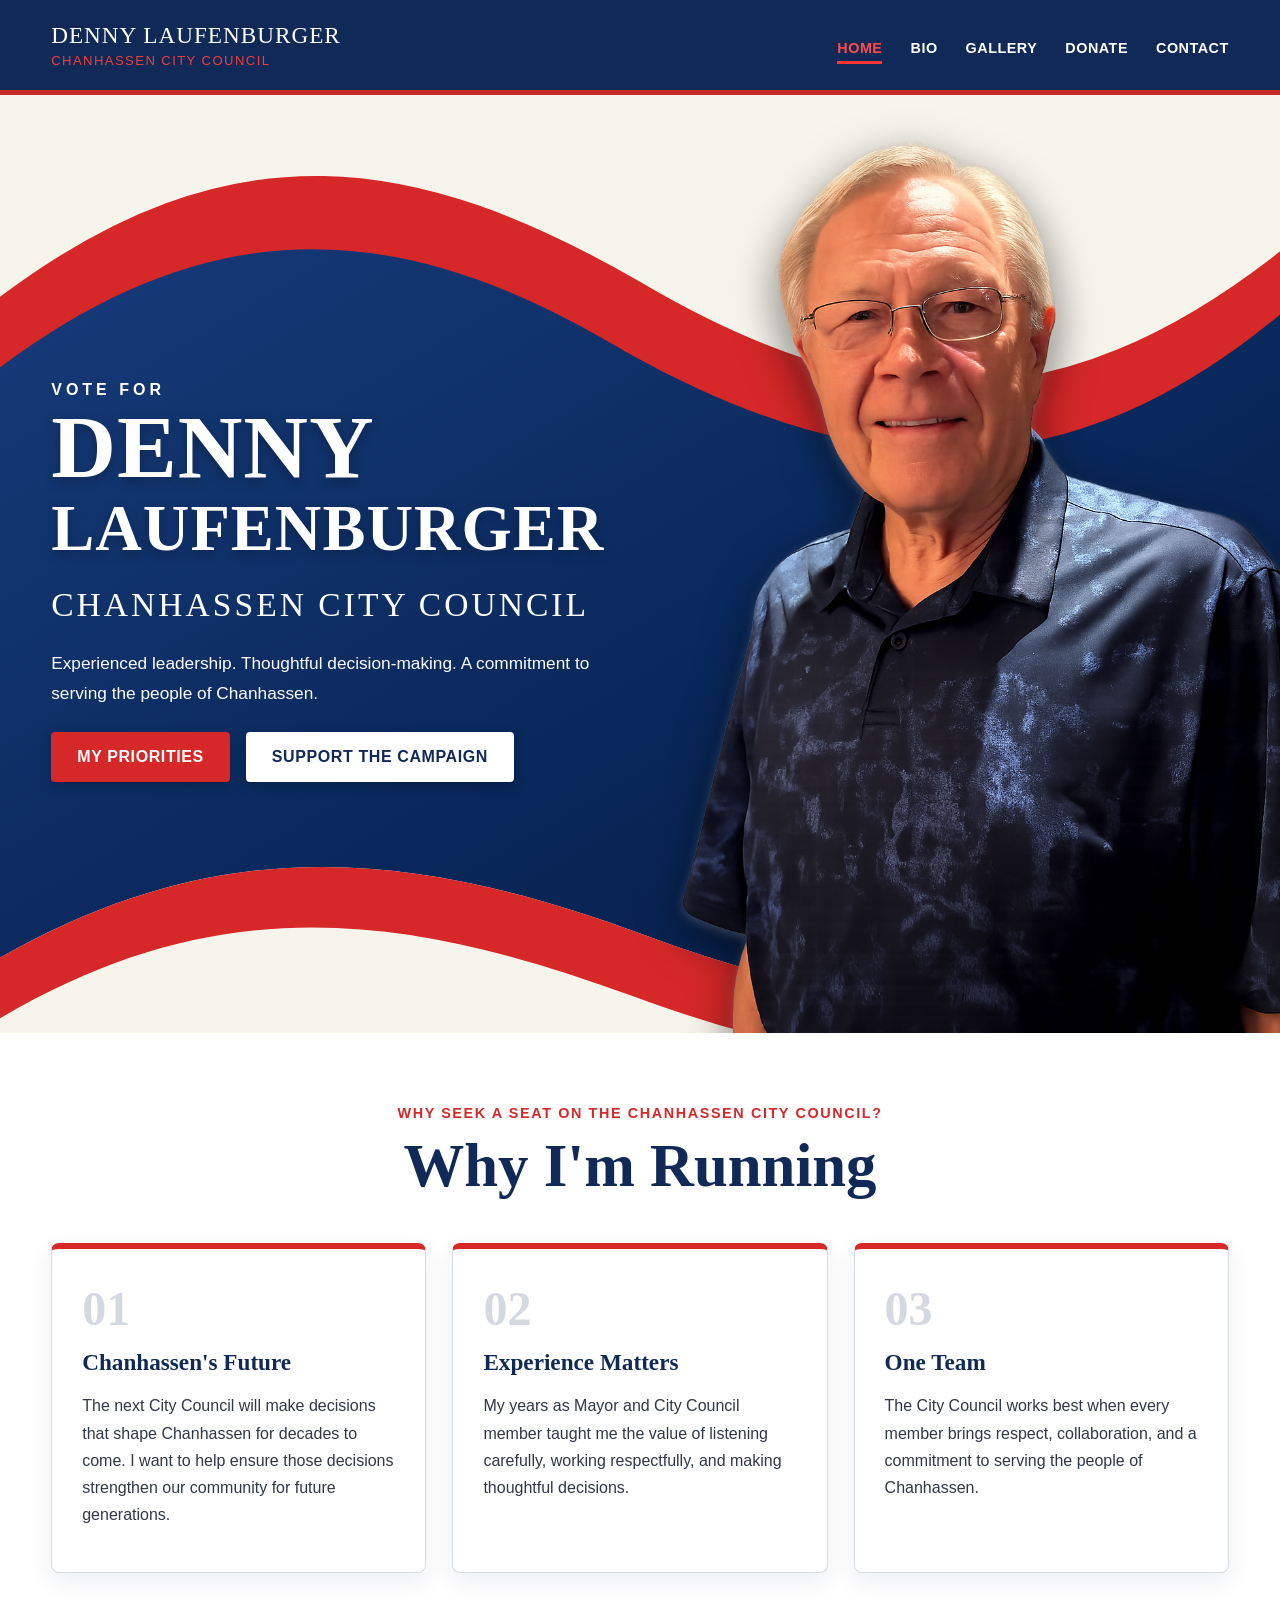
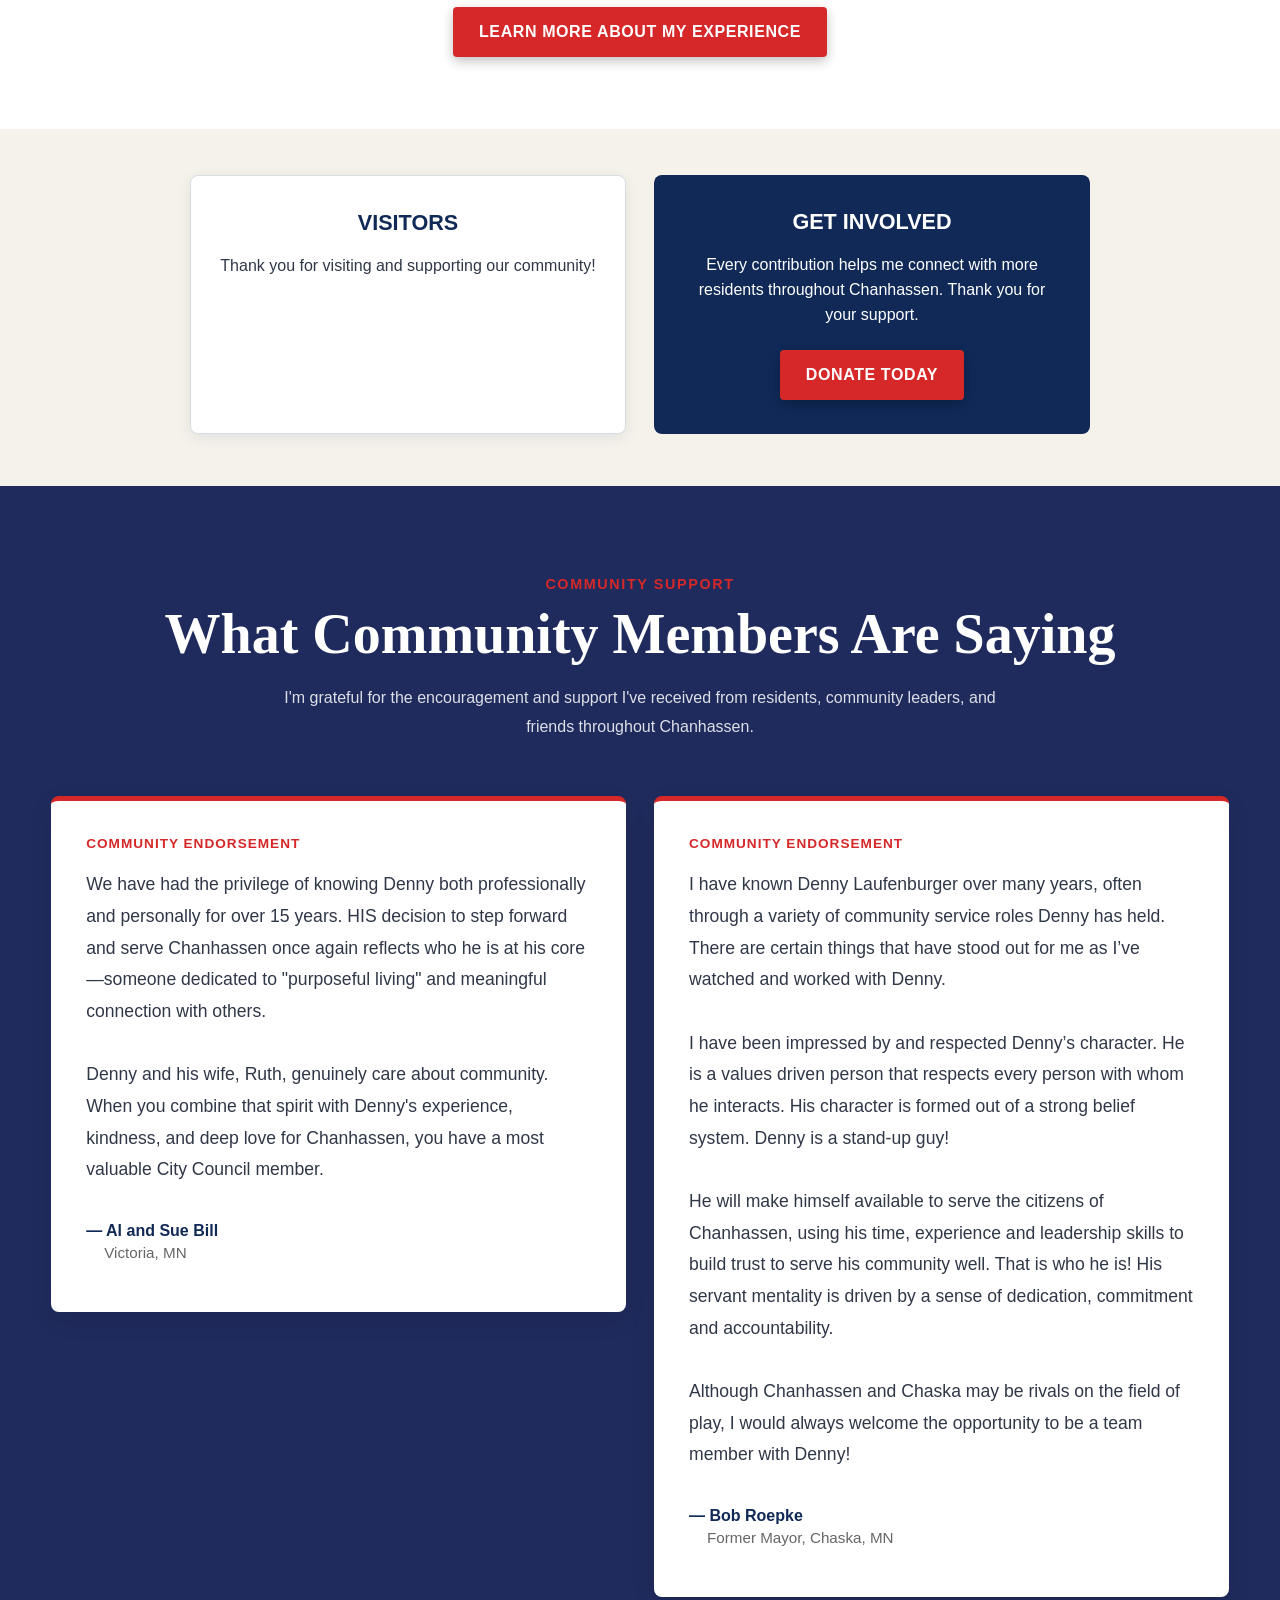
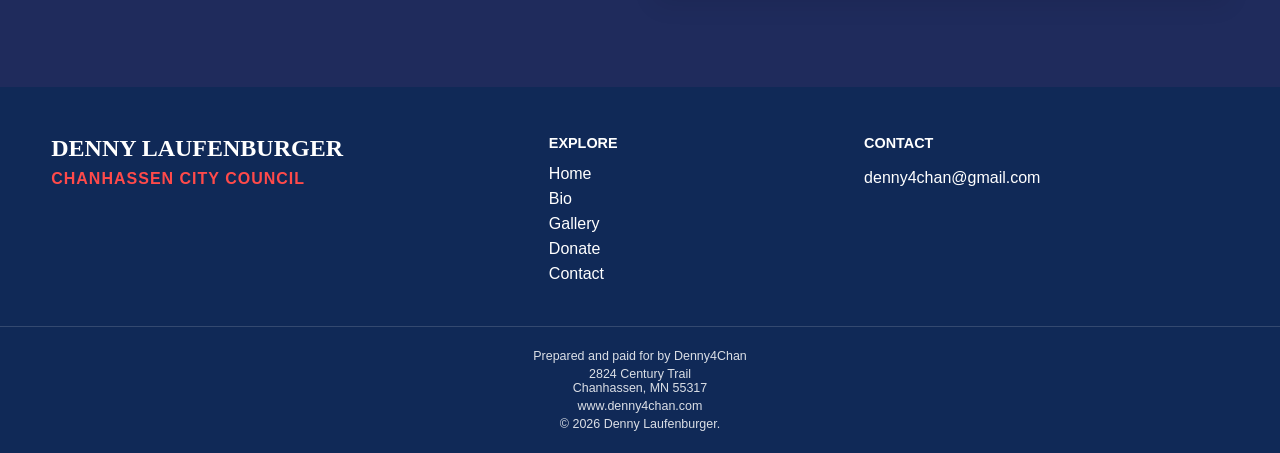
==== commit e99b7cf0: "Finally fixed hero on mobile!" ====
--- a/index.html
+++ b/index.html
@@ -137,6 +137,9 @@
                    C455 85, 245 70, 0 180
                    Z"
                 fill="#d62828"
+                stroke="#d62828"
+                stroke-width="3"
+                stroke-linejoin="round"
             ></path>
 
             <!-- Main blue area -->
--- a/css/style.css
+++ b/css/style.css
@@ -245,7 +245,7 @@
     object-fit: contain;
     object-position: center bottom;
 
-    transform: translateY(20px, 25px);   /* let him overlap the bottom */
+    transform: translate(20px, 25px);   /* let him overlap the bottom */
 
     filter:
         drop-shadow(0 4px 5px rgba(255,255,255,.18))
@@ -1450,241 +1450,242 @@
    MOBILE HOMEPAGE CLEANUP
 =========================== */
 
-.site-header {
-    position: relative;
-}
-
-.nav-container {
-    min-height: auto;
-    padding: 18px 0 14px;
-    flex-direction: column;
-    gap: 14px;
-}
-
-.campaign-name {
-    text-align: center;
-}
-
-.main-nav {
-    width: 100%;
-    display: flex;
-    justify-content: center;
-    flex-wrap: wrap;
-    gap: 10px 18px;
-}
-
-.main-nav a {
-    font-size: 0.78rem;
-}
-
-/* ===========================
-   MOBILE HERO
-=========================== */
-
-.hero {
-    min-height: auto;
-    overflow: hidden;
-    background-color: #1f2b5c;
-    border-top: 14px solid #c7362f;
-    border-bottom: 14px solid #c7362f;
-}
-
-.hero-waves {
-    display: none;
-}
-
-.hero-container {
-    width: min(92%, 520px);
-    min-height: auto;
-    margin: 0 auto;
-    padding: 52px 0 0;
-
-    display: grid;
-    grid-template-columns: 1fr;
-    gap: 24px;
-
-    text-align: center;
-}
-
-.hero-copy {
-    width: 100%;
-    max-width: 100%;
-    margin: 0 auto;
-    padding: 0 8px;
-    box-sizing: border-box;
-    text-align: center;
-}
-
-.hero-eyebrow {
-    margin: 0 0 12px;
-    text-align: center;
-}
-
-.hero-copy h1 {
-    width: 100%;
-    max-width: 100%;
-    margin: 0 auto;
-
-    font-size: clamp(3rem, 14vw, 4.4rem);
-    line-height: 0.92;
-
-    text-align: center;
-}
-
-.hero-copy h1 span {
-    display: block;
-    margin-top: 8px;
-
-    font-size: 0.62em;
-    line-height: 1;
-}
-
-.hero-office {
-    width: 100%;
-    margin: 22px auto 16px;
-
-    font-size: clamp(1.2rem, 5.5vw, 1.6rem);
-    line-height: 1.25;
-
-    text-align: center;
-}
-
-.hero-intro {
-    width: 100%;
-    max-width: 390px;
-    margin: 0 auto;
-
-    font-size: 1rem;
-    line-height: 1.65;
-
-    text-align: center;
-}
-
-.hero-buttons {
-    width: 100%;
-    margin-top: 26px;
-
-    display: flex;
-    flex-direction: column;
-    align-items: center;
-    gap: 12px;
-}
-
-.hero-buttons .button {
-    width: min(280px, 100%);
-    text-align: center;
-}
-
-.hero-photo-area {
-    width: 100%;
-    height: 380px;
-    margin: 0 auto;
-
-    align-self: end;
-    display: flex;
-    justify-content: center;
-    align-items: flex-end;
-}
-
-.hero-photo-area::before {
-    width: 350px;
-    height: 350px;
-    bottom: 10px;
-    left: 50%;
-    transform: translateX(-50%);
-}
-
-.hero-photo {
-    width: min(430px, 110vw);
-    max-width: none;
-    max-height: 420px;
-    margin: 0 auto;
-
-    object-fit: contain;
-    object-position: center bottom;
-
-    transform: translateY(16px);
-}
-
-/* Why I'm Running */
-.why-home {
-    padding: 64px 0;
-}
-
-.why-home-container {
-    width: min(92%, 520px);
-}
-
-.why-home-heading h2 {
-    font-size: clamp(2.25rem, 11vw, 3.2rem);
-}
-
-.why-reasons {
-    grid-template-columns: 1fr;
-    gap: 18px;
-}
-
-.reason-card {
-    min-height: auto;
-    padding: 28px;
-}
-
-.why-home-action .button {
-    width: min(320px, 100%);
-    text-align: center;
-}
-
-/* Visitor and donation cards */
-.home-actions {
-    padding: 55px 0;
-}
-
-.home-actions-grid {
-    width: min(92%, 520px);
-    grid-template-columns: 1fr;
-    gap: 20px;
-}
-
-.visitor-card,
-.involved-card {
-    min-height: auto;
-    padding: 32px 24px;
-}
-
-/* Endorsement */
-.endorsements-section {
-    padding: 65px 0;
-}
-
-.endorsements-container {
-    width: min(92%, 520px);
-}
-
-.endorsements-container h2 {
-    font-size: clamp(2.2rem, 11vw, 3.1rem);
-    line-height: 1.05;
-}
-
-.endorsement-grid {
-    grid-template-columns: 1fr;
-    max-width: 100%;
-}
-
-.endorsement-card {
-    padding: 30px 24px;
-}
-
-/* Footer */
-.footer-grid {
-    grid-template-columns: 1fr;
-    gap: 30px;
-    text-align: center;
-}
-
-.footer-links {
-    align-items: center;
-}
-
-.footer-bottom {
-    text-align: center;
-}+@media (max-width: 800px) {
+
+    /* ---------- Header ---------- */
+
+    .site-header {
+        position: relative;
+    }
+
+    .nav-container {
+        min-height: auto;
+        padding: 18px 0 14px;
+        flex-direction: column;
+        gap: 14px;
+    }
+
+    .campaign-name {
+        text-align: center;
+    }
+
+    .main-nav {
+        width: 100%;
+        display: flex;
+        justify-content: center;
+        flex-wrap: wrap;
+        gap: 10px 18px;
+    }
+
+    .main-nav a {
+        font-size: 0.78rem;
+    }
+
+
+    /* ---------- Homepage Hero ---------- */
+
+    .hero {
+        width: 100%;
+        min-height: auto;
+        overflow: hidden;
+
+        background-color: #1f2b5c;
+        border-top: 14px solid #c7362f;
+        border-bottom: 14px solid #c7362f;
+    }
+
+    /* Remove decorative river only on mobile */
+    .hero-waves {
+        display: none;
+    }
+
+    .hero-container {
+        width: min(92%, 520px);
+        min-height: auto;
+
+        margin: 0 auto;
+        padding: 52px 0;
+
+        display: block;
+
+        text-align: center;
+    }
+
+    .hero-copy {
+        width: 100%;
+        max-width: 100%;
+
+        margin: 0 auto;
+        padding: 0;
+
+        text-align: center;
+    }
+
+    .hero-eyebrow {
+        margin: 0 0 12px;
+        text-align: center;
+    }
+
+    .hero-copy h1 {
+        width: 100%;
+        margin: 0 auto;
+
+        font-size: clamp(3rem, 13vw, 4rem);
+        line-height: 0.92;
+
+        text-align: center;
+    }
+
+    .hero-copy h1 span {
+        display: block;
+        margin-top: 8px;
+
+        font-size: 0.58em;
+        line-height: 1;
+
+        white-space: nowrap;
+    }
+
+    .hero-office {
+        width: 100%;
+        margin: 24px auto 16px;
+
+        font-size: clamp(1.1rem, 5vw, 1.45rem);
+        line-height: 1.3;
+
+        text-align: center;
+    }
+
+    .hero-intro {
+        width: 100%;
+        max-width: 390px;
+
+        margin: 0 auto;
+
+        font-size: 1rem;
+        line-height: 1.65;
+
+        text-align: center;
+    }
+
+    .hero-buttons {
+        width: 100%;
+
+        margin: 28px auto 0;
+
+        display: flex;
+        flex-direction: column;
+        align-items: center;
+        gap: 12px;
+    }
+
+    .hero-buttons .button {
+        width: min(300px, 100%);
+        margin: 0 auto;
+
+        text-align: center;
+    }
+
+    /* Hide Denny's hero photo on phones */
+    .hero-photo-area {
+        display: none;
+    }
+
+
+    /* ---------- Why I'm Running ---------- */
+
+    .why-home {
+        padding: 64px 0;
+    }
+
+    .why-home-container {
+        width: min(92%, 520px);
+        margin: 0 auto;
+    }
+
+    .why-home-heading h2 {
+        font-size: clamp(2.25rem, 11vw, 3.2rem);
+    }
+
+    .why-reasons {
+        grid-template-columns: 1fr;
+        gap: 18px;
+    }
+
+    .reason-card {
+        min-height: auto;
+        padding: 28px;
+    }
+
+    .why-home-action .button {
+        width: min(320px, 100%);
+        text-align: center;
+    }
+
+
+    /* ---------- Visitor / Get Involved ---------- */
+
+    .home-actions {
+        padding: 55px 0;
+    }
+
+    .home-actions-grid {
+        width: min(92%, 520px);
+
+        margin: 0 auto;
+
+        grid-template-columns: 1fr;
+        gap: 20px;
+    }
+
+    .visitor-card,
+    .involved-card {
+        min-height: auto;
+        padding: 32px 24px;
+    }
+
+
+    /* ---------- Endorsements ---------- */
+
+    .endorsements-section {
+        padding: 65px 0;
+    }
+
+    .endorsements-container {
+        width: min(92%, 520px);
+        margin: 0 auto;
+    }
+
+    .endorsements-container h2 {
+        font-size: clamp(2.2rem, 11vw, 3.1rem);
+        line-height: 1.05;
+    }
+
+    .endorsement-grid {
+        grid-template-columns: 1fr;
+        max-width: 100%;
+    }
+
+    .endorsement-card {
+        padding: 30px 24px;
+    }
+
+
+    /* ---------- Footer ---------- */
+
+    .footer-grid {
+        grid-template-columns: 1fr;
+        gap: 30px;
+        text-align: center;
+    }
+
+    .footer-links,
+    .footer-contact {
+        align-items: center;
+    }
+
+    .footer-bottom {
+        text-align: center;
+    }
+}
+
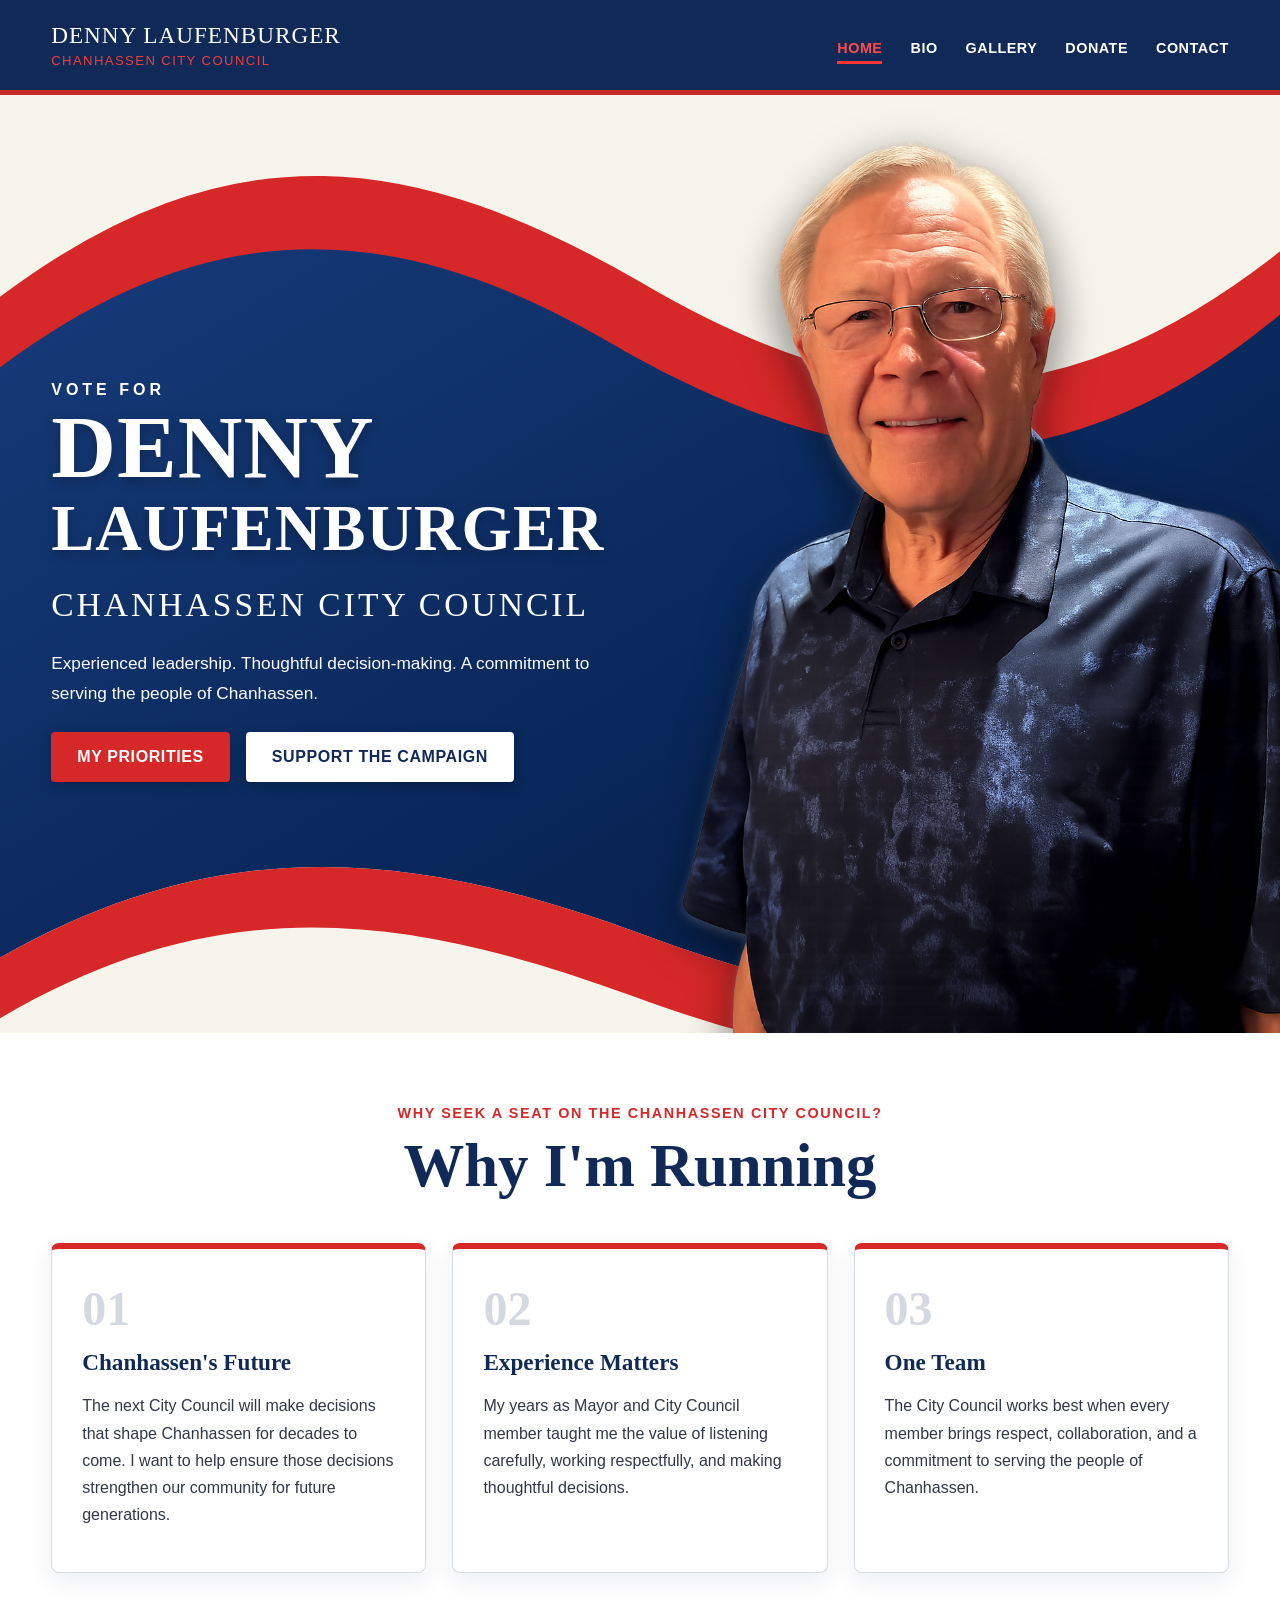
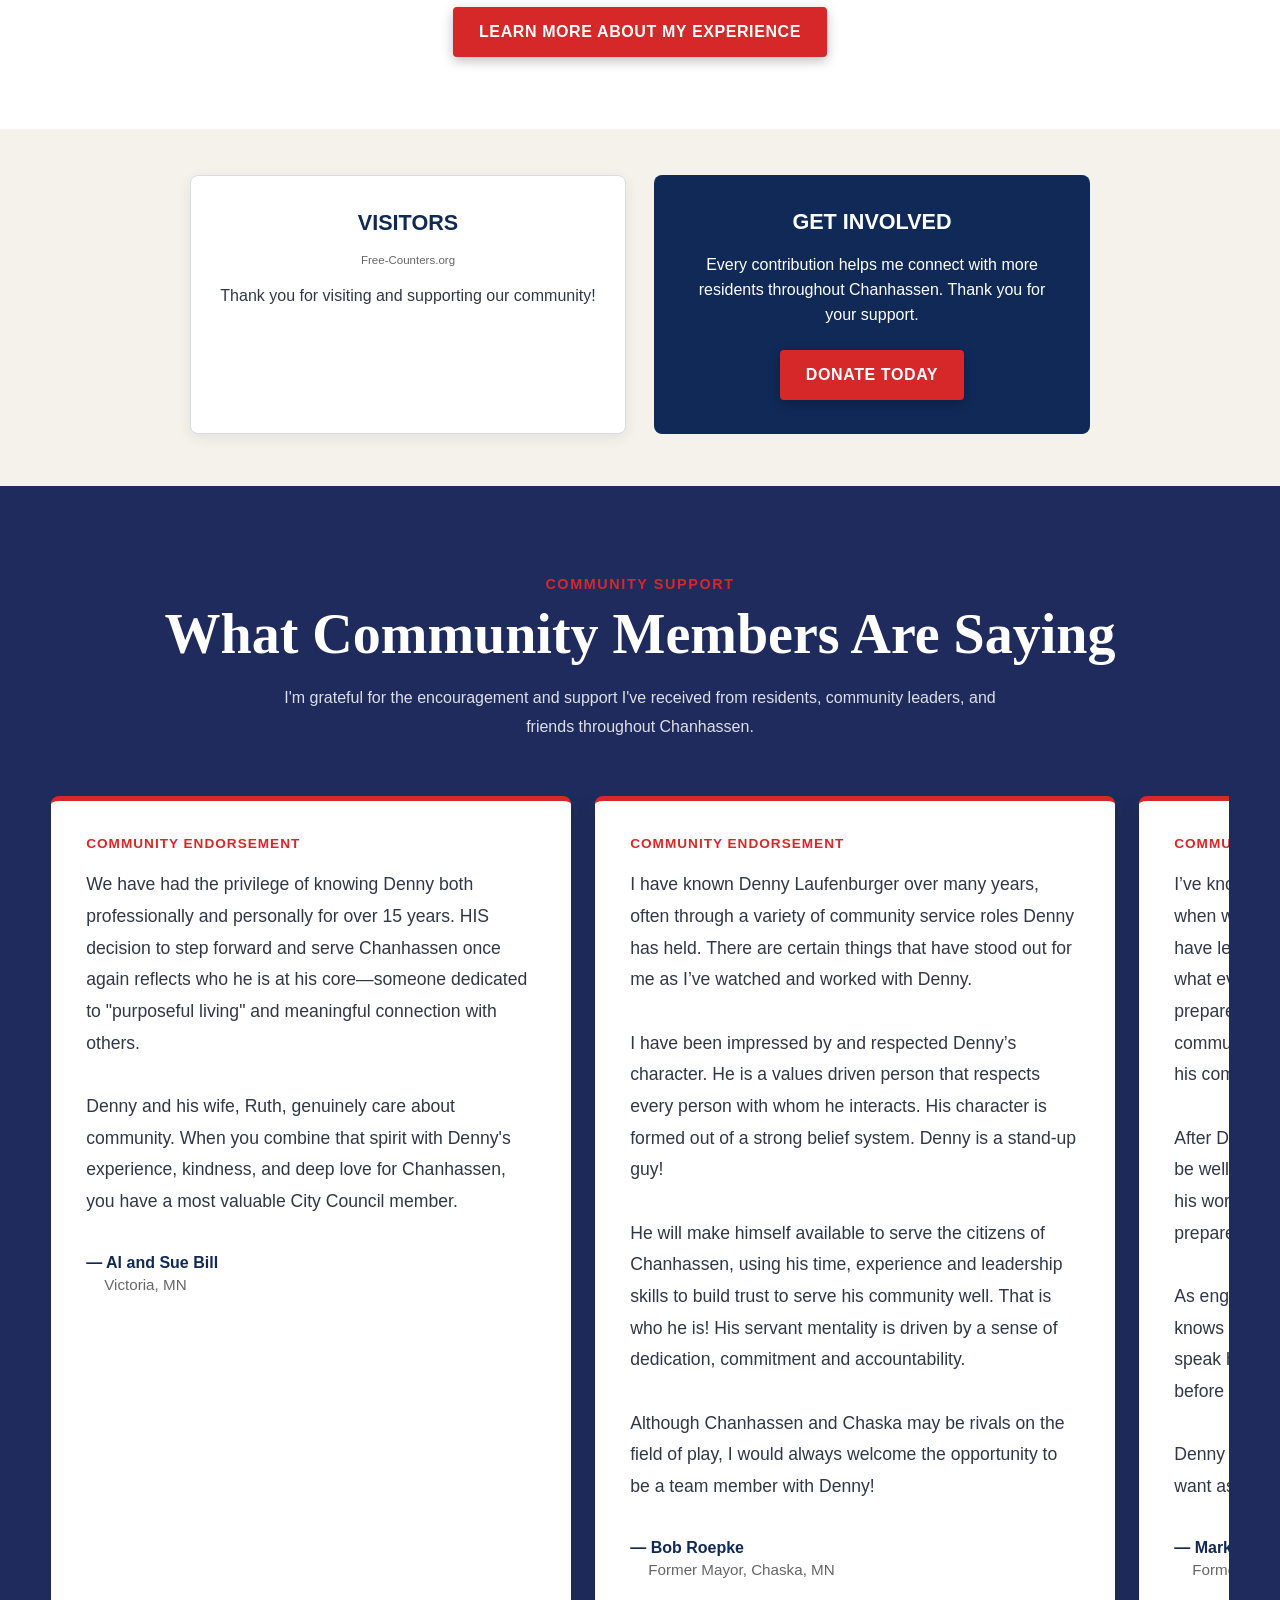
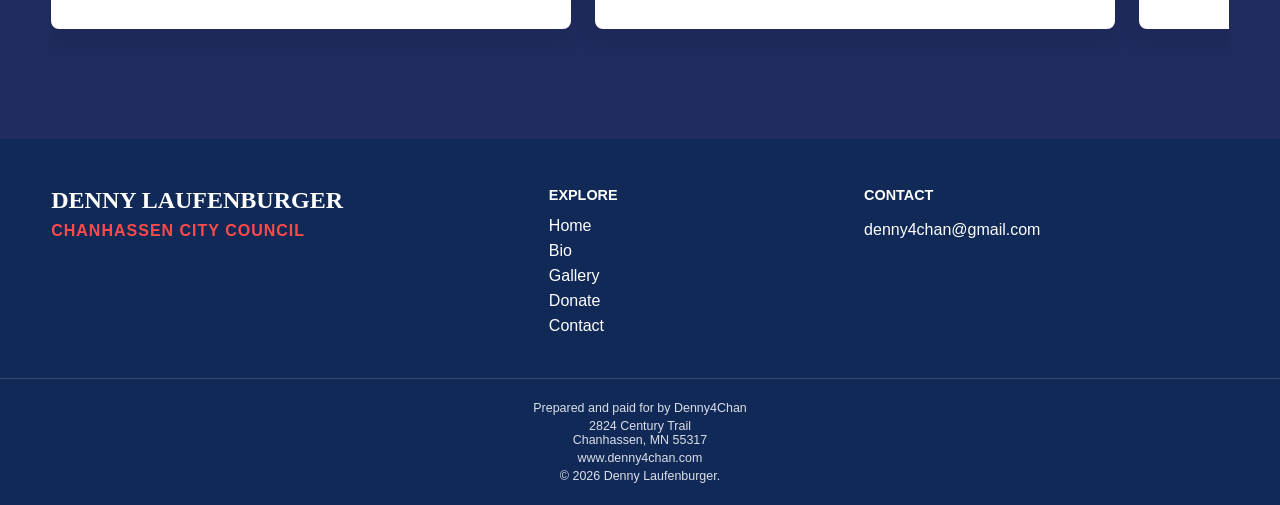
==== commit fbdacbd9: "Add endorsement 3 and update endorsement carousel" ====
--- a/index.html
+++ b/index.html
@@ -1,6 +1,7 @@
 <!DOCTYPE html>
 <html lang="en">
 <head>
+    
     <meta charset="UTF-8">
 
     <meta
@@ -311,6 +312,45 @@
 
 </section>
 
+<style>
+    .endorsement-grid {
+        display: flex !important;
+        align-items: stretch !important;
+        grid-template-columns: none !important;
+        gap: 24px !important;
+        width: 100% !important;
+        max-width: 100% !important;
+        overflow-x: auto !important;
+        padding: 0 4px 20px !important;
+        scroll-snap-type: x mandatory;
+    }
+
+    .endorsement-grid .endorsement-card {
+        align-self: stretch !important;
+        flex: 0 0 520px !important;
+        width: 520px !important;
+        max-width: 85vw !important;
+        scroll-snap-align: start;
+    }
+
+@media (max-width: 800px) {
+    .endorsement-grid {
+        gap: 14px !important;
+        padding: 0 18px 18px !important;
+        scroll-padding-left: 18px;
+    }
+
+.endorsement-grid .endorsement-card {
+    flex: 0 0 84vw !important;
+    width: 84vw !important;
+    max-width: 84vw !important;
+    min-height: 680px !important;
+    padding: 26px 22px !important;
+    scroll-snap-align: start;
+}
+}
+</style>
+
 </section>
 <section class="endorsements-section">
 
@@ -366,6 +406,28 @@
         Bob Roepke
         <span>Former Mayor, Chaska, MN</span>
     </p>
+</article>
+
+<article class="endorsement-card">
+
+    <p class="endorsement-title">
+        COMMUNITY ENDORSEMENT
+    </p>
+
+    <blockquote>
+        I’ve known Denny for a while but really got to know him when we were Mayors in our respective communities. I have learned that Denny researches and gets to know what ever the issue that may come up. He is always well prepared and not afraid to stand up what is right for his community. Always doing what he believes is the best for his community.
+        <br><br>
+        After Denny left the mayor’s position, he has continued to be well involved in the Chanhassen community, through his work at Chanhassen High School. He is always well prepared and knows the subjects he is discussing.
+        <br><br>
+        As engaged citizens, you want a council member who knows their community, understands the issues and will speak honestly and factually regardless of what comes before the Council.
+        <br><br>
+        Denny checks all these boxes and is exactly who you want as a next City Council Member.
+    </blockquote>
+
+    <p class="endorsement-name">
+        Mark Windschitl
+        <span>Former Mayor, Chaska, MN</span>
+    </p>
 
 </article>
 
--- a/css/style.css
+++ b/css/style.css
@@ -1390,8 +1390,12 @@
     text-align: center;
 }
 
-.live-counter > a {
-    display: none;
+.live-counter a {
+    display: block;
+    margin-top: 8px;
+    color: #666666;
+    font-size: 0.72rem;
+    text-decoration: none;
 }
 
 .live-counter img {
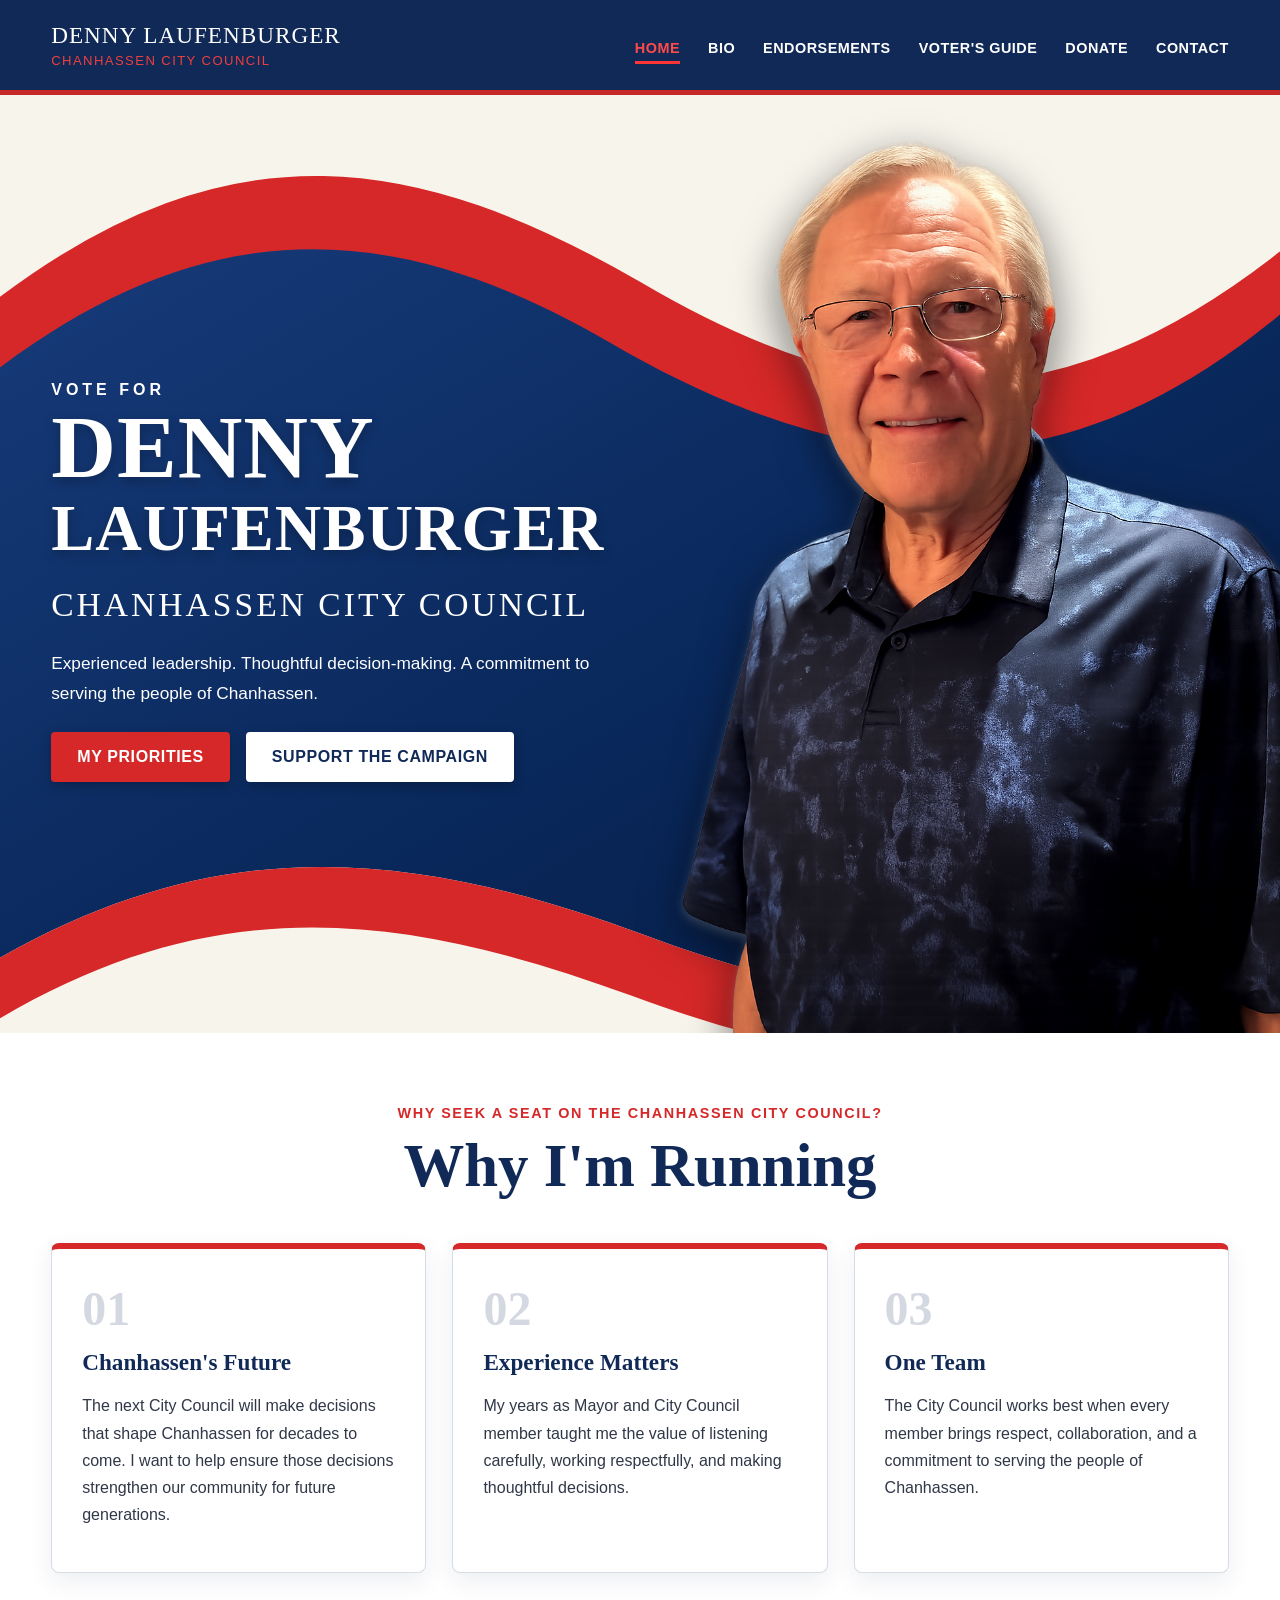
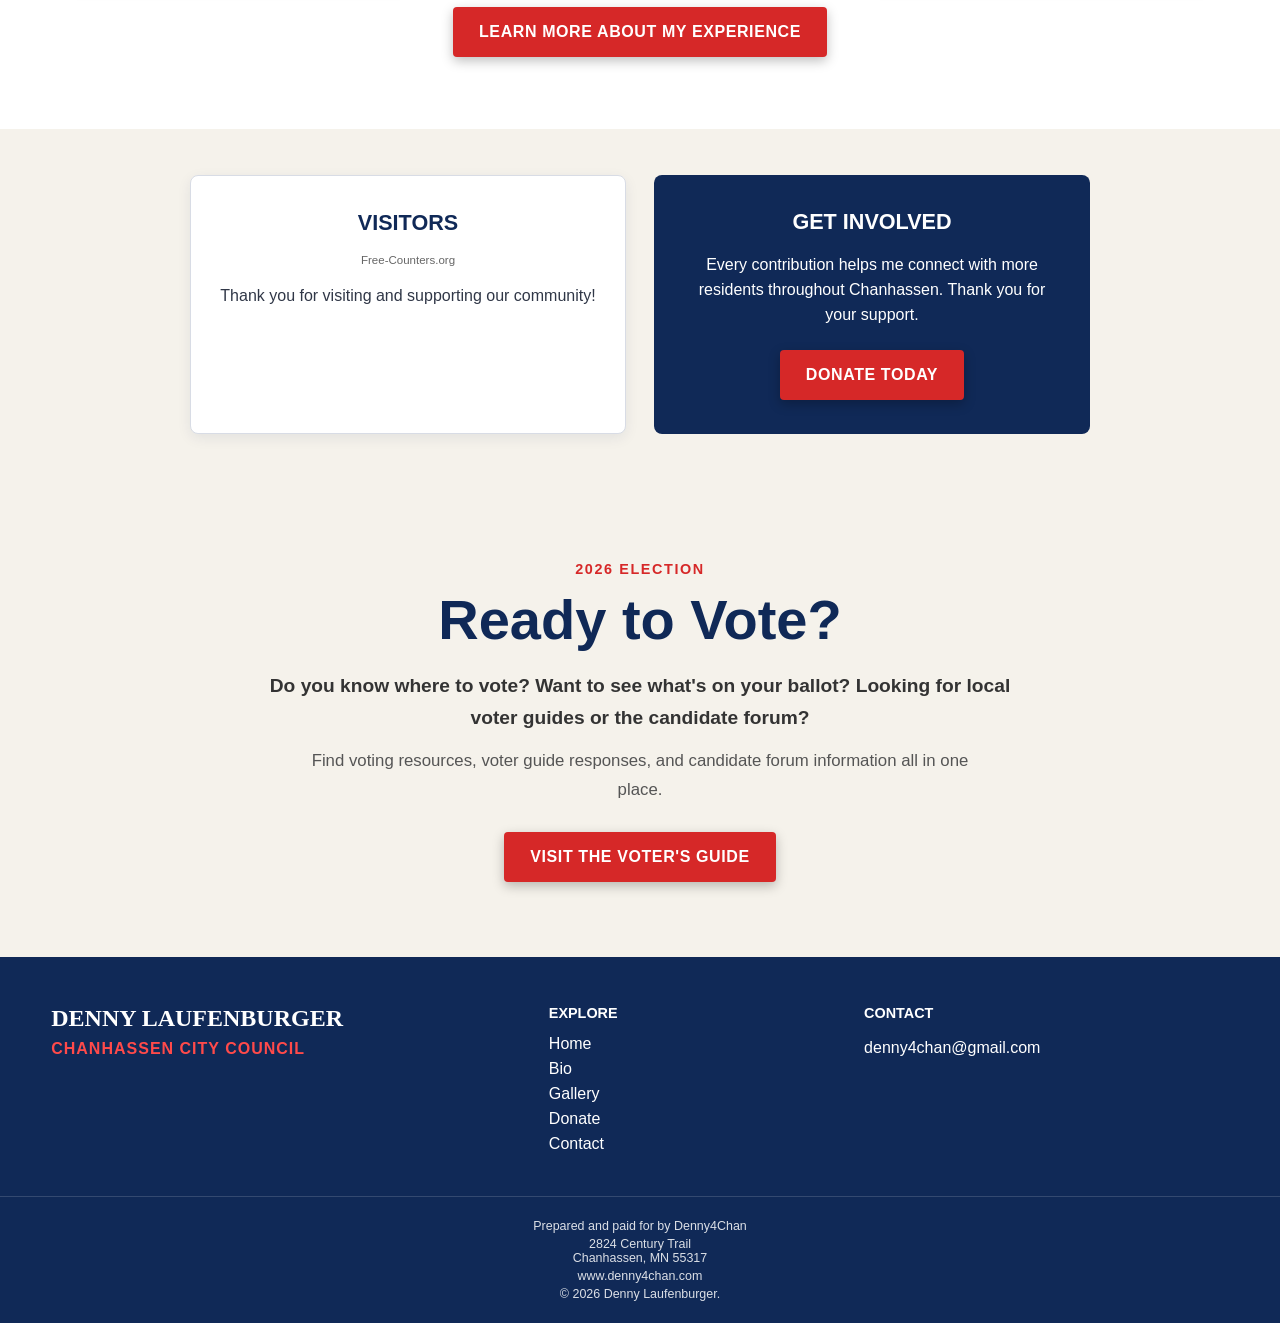
==== commit 0c5a4523: "Add voter guide and endorsements pages" ====
--- a/index.html
+++ b/index.html
@@ -97,12 +97,13 @@
             </a>
 
             <nav class="main-nav">
-                <a class="active" href="index.html">Home</a>
-                <a href="about.html">Bio</a>
-                <a href="gallery.html">Gallery</a>
-                <a href="donate.html">Donate</a>
-                <a href="contact.html">Contact</a>
-            </nav>
+    <a class="active" href="index.html">Home</a>
+    <a href="about.html">Bio</a>
+    <a href="endorsements.html">Endorsements</a>
+    <a href="voter-guide.html">Voter's Guide</a>
+    <a href="donate.html">Donate</a>
+    <a href="contact.html">Contact</a>
+</nav>
 
         </div>
     </header>
@@ -311,131 +312,33 @@
     </div>
 
 </section>
-
-<style>
-    .endorsement-grid {
-        display: flex !important;
-        align-items: stretch !important;
-        grid-template-columns: none !important;
-        gap: 24px !important;
-        width: 100% !important;
-        max-width: 100% !important;
-        overflow-x: auto !important;
-        padding: 0 4px 20px !important;
-        scroll-snap-type: x mandatory;
-    }
-
-    .endorsement-grid .endorsement-card {
-        align-self: stretch !important;
-        flex: 0 0 520px !important;
-        width: 520px !important;
-        max-width: 85vw !important;
-        scroll-snap-align: start;
-    }
-
-@media (max-width: 800px) {
-    .endorsement-grid {
-        gap: 14px !important;
-        padding: 0 18px 18px !important;
-        scroll-padding-left: 18px;
-    }
-
-.endorsement-grid .endorsement-card {
-    flex: 0 0 84vw !important;
-    width: 84vw !important;
-    max-width: 84vw !important;
-    min-height: 680px !important;
-    padding: 26px 22px !important;
-    scroll-snap-align: start;
-}
-}
-</style>
+<section class="home-voter-guide">
+
+    <div class="home-voter-guide-container">
+
+        <p class="section-eyebrow">2026 ELECTION</p>
+
+        <h2>Ready to Vote?</h2>
+
+        <p class="home-voter-guide-intro">
+            Do you know where to vote? Want to see what's on your ballot?
+            Looking for local voter guides or the candidate forum?
+        </p>
+
+        <p class="home-voter-guide-text">
+            Find voting resources, voter guide responses, and candidate forum
+            information all in one place.
+        </p>
+
+        <a class="button button-primary" href="voter-guide.html">
+            VISIT THE VOTER'S GUIDE
+        </a>
+
+    </div>
 
 </section>
-<section class="endorsements-section">
-
-    <div class="endorsements-container">
-
-        <p class="section-eyebrow">COMMUNITY SUPPORT</p>
-
-        <h2>What Community Members Are Saying</h2>
-
-        <p class="endorsements-intro">
-            I'm grateful for the encouragement and support I've received from
-            residents, community leaders, and friends throughout Chanhassen.
-        </p>
-
-        <div class="endorsement-grid">
-
-            <article class="endorsement-card">
-
-                <p class="endorsement-title">
-                    COMMUNITY ENDORSEMENT
-                </p>
-
-                <blockquote>
-                    We have had the privilege of knowing Denny both professionally and personally for over 15 years. HIS decision to step forward and serve Chanhassen once again reflects who he is at his core—someone dedicated to "purposeful living" and meaningful connection with others.
-                    <br><br>
-                    Denny and his wife, Ruth, genuinely care about community. When you combine that spirit with Denny's experience, kindness, and deep love for Chanhassen, you have a most valuable City Council member.
-                </blockquote>
-
-                <p class="endorsement-name">
-                    Al and Sue Bill<br>
-                    <span>Victoria, MN</span>
-                </p>
-
-            </article>
-
-            <article class="endorsement-card">
-
-    <p class="endorsement-title">
-        COMMUNITY ENDORSEMENT
-    </p>
-
-    <blockquote>
-        I have known Denny Laufenburger over many years, often through a variety of community service roles Denny has held. There are certain things that have stood out for me as I’ve watched and worked with Denny.
-        <br><br>
-        I have been impressed by and respected Denny’s character. He is a values driven person that respects every person with whom he interacts. His character is formed out of a strong belief system. Denny is a stand-up guy!
-        <br><br>
-        He will make himself available to serve the citizens of Chanhassen, using his time, experience and leadership skills to build trust to serve his community well. That is who he is! His servant mentality is driven by a sense of dedication, commitment and accountability.
-        <br><br>
-        Although Chanhassen and Chaska may be rivals on the field of play, I would always welcome the opportunity to be a team member with Denny!
-    </blockquote>
-
-    <p class="endorsement-name">
-        Bob Roepke
-        <span>Former Mayor, Chaska, MN</span>
-    </p>
-</article>
-
-<article class="endorsement-card">
-
-    <p class="endorsement-title">
-        COMMUNITY ENDORSEMENT
-    </p>
-
-    <blockquote>
-        I’ve known Denny for a while but really got to know him when we were Mayors in our respective communities. I have learned that Denny researches and gets to know what ever the issue that may come up. He is always well prepared and not afraid to stand up what is right for his community. Always doing what he believes is the best for his community.
-        <br><br>
-        After Denny left the mayor’s position, he has continued to be well involved in the Chanhassen community, through his work at Chanhassen High School. He is always well prepared and knows the subjects he is discussing.
-        <br><br>
-        As engaged citizens, you want a council member who knows their community, understands the issues and will speak honestly and factually regardless of what comes before the Council.
-        <br><br>
-        Denny checks all these boxes and is exactly who you want as a next City Council Member.
-    </blockquote>
-
-    <p class="endorsement-name">
-        Mark Windschitl
-        <span>Former Mayor, Chaska, MN</span>
-    </p>
-
-</article>
-
-        </div>
-
-    </div>
-
 </section>
+
 </main>
 
 <footer class="site-footer">
--- a/css/style.css
+++ b/css/style.css
@@ -1693,3 +1693,204 @@
     }
 }
 
+/* ===========================
+   VOTER'S GUIDE
+=========================== */
+
+.voter-guide-section {
+    padding: 80px 0 100px;
+    background: #f5f2eb;
+}
+
+.voter-guide-container {
+    width: min(1100px, 92%);
+    margin: 0 auto;
+}
+
+.voter-guide-heading {
+    text-align: center;
+    margin: 0 auto 32px;
+}
+
+.voter-guide-heading:not(:first-child) {
+    margin-top: 70px;
+}
+
+.voter-guide-heading h2 {
+    margin: 6px 0 0;
+    color: #102957;
+    font-size: clamp(2rem, 4vw, 3rem);
+}
+
+.voter-resource-grid {
+    display: grid;
+    grid-template-columns: repeat(2, minmax(0, 1fr));
+    gap: 24px;
+}
+
+.voter-resource-card {
+    background: #ffffff;
+    border-radius: 12px;
+    padding: 36px;
+    box-shadow: 0 8px 24px rgba(16, 41, 87, 0.12);
+    border-top: 5px solid #d62828;
+}
+
+.voter-resource-featured {
+    max-width: 800px;
+    margin: 0 auto;
+    text-align: center;
+}
+
+.voter-resource-copy {
+    display: flex;
+    flex-direction: column;
+    height: 100%;
+}
+
+.voter-resource-copy h3 {
+    margin: 0 0 16px;
+    color: #102957;
+    font-size: 1.45rem;
+    line-height: 1.25;
+}
+
+.voter-resource-copy p {
+    margin: 0 0 24px;
+    color: #444;
+    line-height: 1.7;
+}
+
+.voter-resource-copy .button {
+    align-self: flex-start;
+    margin-top: auto;
+}
+
+.voter-resource-featured .voter-resource-copy .button {
+    align-self: center;
+}
+
+.resource-status {
+    margin: 6px 0 0 !important;
+    font-weight: 700;
+    color: #d62828 !important;
+}
+
+/* ===========================
+   VOTER'S GUIDE - MOBILE
+=========================== */
+
+@media (max-width: 800px) {
+
+    .voter-guide-section {
+        padding: 55px 0 70px;
+    }
+
+    .voter-guide-container {
+        width: min(92%, 700px);
+    }
+
+    .voter-guide-heading {
+        margin-bottom: 24px;
+    }
+
+    .voter-guide-heading:not(:first-child) {
+        margin-top: 55px;
+    }
+
+    .voter-resource-grid {
+        grid-template-columns: 1fr;
+        gap: 18px;
+    }
+
+    .voter-resource-card {
+        padding: 28px 22px;
+    }
+
+    .voter-resource-copy h3 {
+        font-size: 1.3rem;
+    }
+
+    .voter-resource-copy .button {
+        align-self: stretch;
+        text-align: center;
+    }
+}
+
+/* ===========================
+   HOME - VOTER'S GUIDE CALLOUT
+=========================== */
+
+.home-voter-guide {
+    padding: 75px 0;
+    background: #f5f2eb;
+    text-align: center;
+}
+
+.home-voter-guide-container {
+    width: min(850px, 90%);
+    margin: 0 auto;
+}
+
+.home-voter-guide h2 {
+    margin: 8px 0 18px;
+    color: #102957;
+    font-size: clamp(2.4rem, 5vw, 3.5rem);
+}
+
+.home-voter-guide-intro {
+    margin: 0 auto 12px;
+    max-width: 760px;
+    color: #333;
+    font-size: 1.2rem;
+    line-height: 1.7;
+    font-weight: 600;
+}
+
+.home-voter-guide-text {
+    margin: 0 auto 28px;
+    max-width: 680px;
+    color: #555;
+    font-size: 1.05rem;
+    line-height: 1.7;
+}
+
+.home-voter-guide .button {
+    display: inline-block;
+}
+
+/* ===========================
+   HOME - VOTER'S GUIDE MOBILE
+=========================== */
+
+@media (max-width: 800px) {
+
+.home-voter-guide {
+    padding: 55px 0 65px;
+}
+
+    .home-voter-guide-container {
+        width: 88%;
+    }
+
+    .home-voter-guide h2 {
+        font-size: 2.35rem;
+    }
+
+    .home-voter-guide-intro {
+        font-size: 1.08rem;
+        line-height: 1.6;
+    }
+
+    .home-voter-guide-text {
+        font-size: 1rem;
+        line-height: 1.6;
+        margin-bottom: 24px;
+    }
+
+    .home-voter-guide .button {
+        width: 100%;
+        max-width: 340px;
+        text-align: center;
+    }
+}
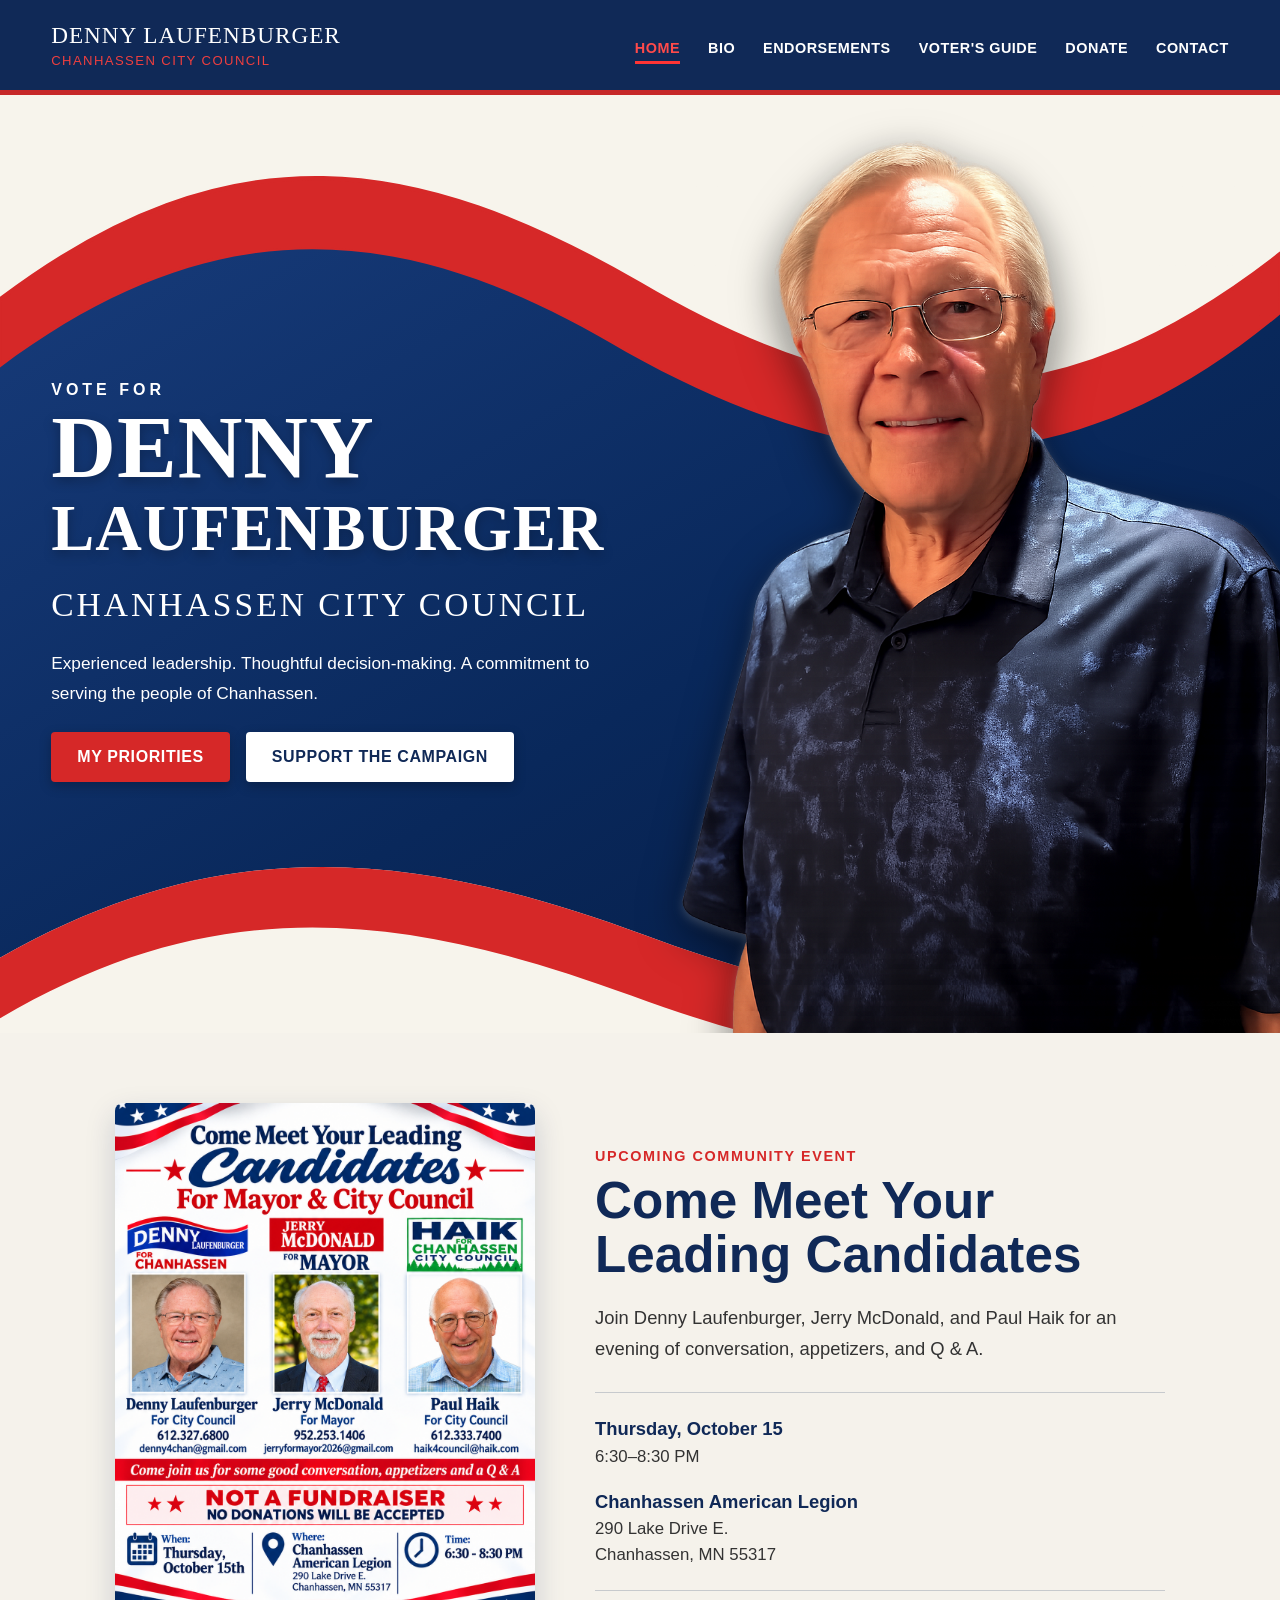
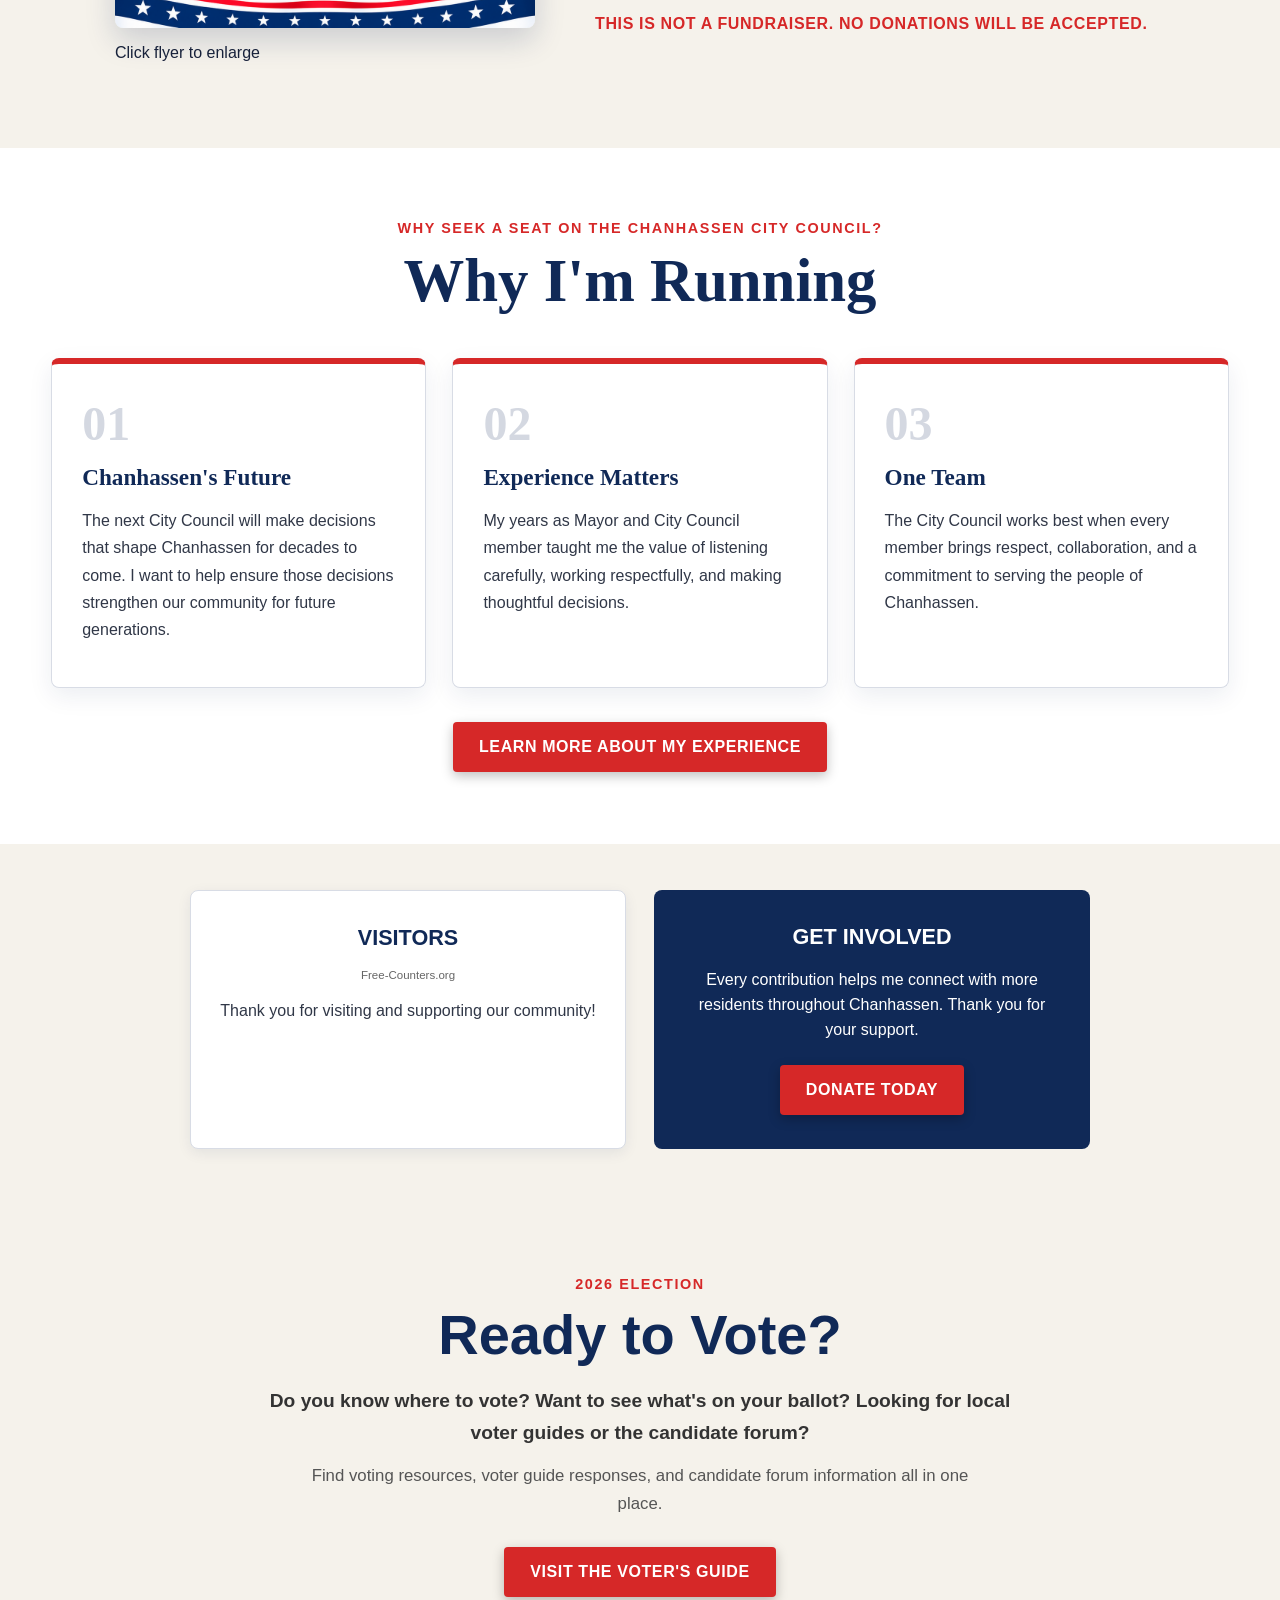
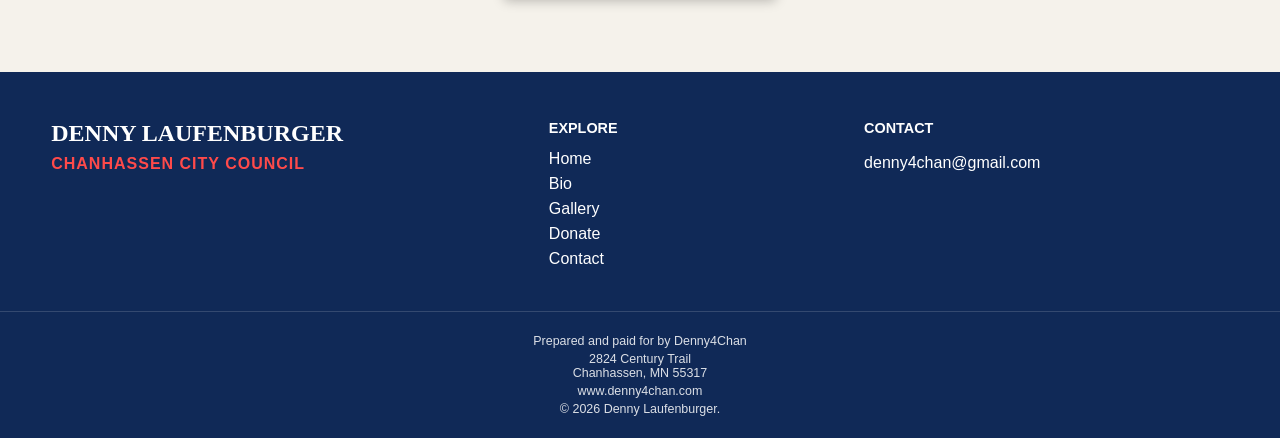
==== commit 8deb3e71: "Feature October candidate event on homepage" ====
--- a/index.html
+++ b/index.html
@@ -210,6 +210,66 @@
 
 </section>
 
+<section class="featured-event">
+
+    <div class="featured-event-container">
+
+<div class="featured-event-image">
+
+    <a
+        href="images/homepage/oct_event.png"
+        target="_blank"
+        rel="noopener"
+        title="Click to view full-size event flyer"
+    >
+        <img
+            src="images/homepage/oct_event.png"
+            alt="Come Meet Your Leading Candidates for Mayor and City Council event flyer"
+        >
+    </a>
+
+    <p class="featured-event-enlarge">
+        Click flyer to enlarge
+    </p>
+
+</div>
+
+        <div class="featured-event-copy">
+
+            <p class="section-eyebrow">UPCOMING COMMUNITY EVENT</p>
+
+            <h2>Come Meet Your Leading Candidates</h2>
+
+            <p class="featured-event-lead">
+                Join Denny Laufenburger, Jerry McDonald, and Paul Haik
+                for an evening of conversation, appetizers, and Q &amp; A.
+            </p>
+
+            <div class="featured-event-details">
+
+                <p>
+                    <strong>Thursday, October 15</strong><br>
+                    6:30–8:30 PM
+                </p>
+
+                <p>
+                    <strong>Chanhassen American Legion</strong><br>
+                    290 Lake Drive E.<br>
+                    Chanhassen, MN 55317
+                </p>
+
+            </div>
+
+            <p class="featured-event-note">
+                This is not a fundraiser. No donations will be accepted.
+            </p>
+
+        </div>
+
+    </div>
+
+</section>
+
 <section class="why-section">
 
 <section class="why-home">
--- a/css/style.css
+++ b/css/style.css
@@ -1894,3 +1894,133 @@
         text-align: center;
     }
 }
+/* ===========================
+   FEATURED EVENT
+=========================== */
+
+.featured-event {
+    padding: 70px 0;
+    background: #f5f2eb;
+}
+
+.featured-event-container {
+    width: min(1050px, 90%);
+    margin: 0 auto;
+    display: grid;
+    grid-template-columns: minmax(280px, 420px) 1fr;
+    gap: 60px;
+    align-items: center;
+}
+
+.featured-event-image img {
+    display: block;
+    width: 100%;
+    height: auto;
+    border-radius: 8px;
+    box-shadow: 0 12px 30px rgba(16, 41, 87, 0.18);
+}
+
+.featured-event-copy h2 {
+    margin: 8px 0 20px;
+    color: #102957;
+    font-size: clamp(2.3rem, 4vw, 3.4rem);
+    line-height: 1.05;
+}
+
+.featured-event-lead {
+    margin: 0 0 28px;
+    color: #333;
+    font-size: 1.15rem;
+    line-height: 1.7;
+}
+
+.featured-event-details {
+    margin: 0 0 24px;
+    padding: 22px 0;
+    border-top: 1px solid rgba(16, 41, 87, 0.2);
+    border-bottom: 1px solid rgba(16, 41, 87, 0.2);
+}
+
+.featured-event-details p {
+    margin: 0 0 18px;
+    color: #333;
+    font-size: 1.05rem;
+    line-height: 1.55;
+}
+
+.featured-event-details p:last-child {
+    margin-bottom: 0;
+}
+
+.featured-event-details strong {
+    color: #102957;
+    font-size: 1.15rem;
+}
+
+.featured-event-note {
+    margin: 0;
+    color: #d62828;
+    font-weight: 700;
+    text-transform: uppercase;
+    letter-spacing: 0.04em;
+}
+
+/* ===========================
+   FEATURED EVENT - MOBILE
+=========================== */
+
+@media (max-width: 800px) {
+
+    .featured-event {
+        padding: 50px 0 55px;
+    }
+
+    .featured-event-container {
+        width: 88%;
+        grid-template-columns: 1fr;
+        gap: 35px;
+    }
+
+    .featured-event-image {
+        width: min(100%, 440px);
+        margin: 0 auto;
+    }
+
+    .featured-event-copy {
+        text-align: center;
+    }
+
+    .featured-event-copy h2 {
+        font-size: 2.35rem;
+    }
+
+    .featured-event-lead {
+        font-size: 1.05rem;
+    }
+
+    .featured-event-details {
+        text-align: center;
+    }
+
+    .featured-event-image a {
+    display: block;
+}
+
+.featured-event-image img {
+    cursor: zoom-in;
+    transition: transform 0.2s ease, box-shadow 0.2s ease;
+}
+
+.featured-event-image a:hover img {
+    transform: scale(1.02);
+    box-shadow: 0 16px 36px rgba(16, 41, 87, 0.25);
+}
+
+.featured-event-enlarge {
+    margin: 10px 0 0;
+    text-align: center;
+    color: #102957;
+    font-size: 0.85rem;
+    font-weight: 700;
+}
+}
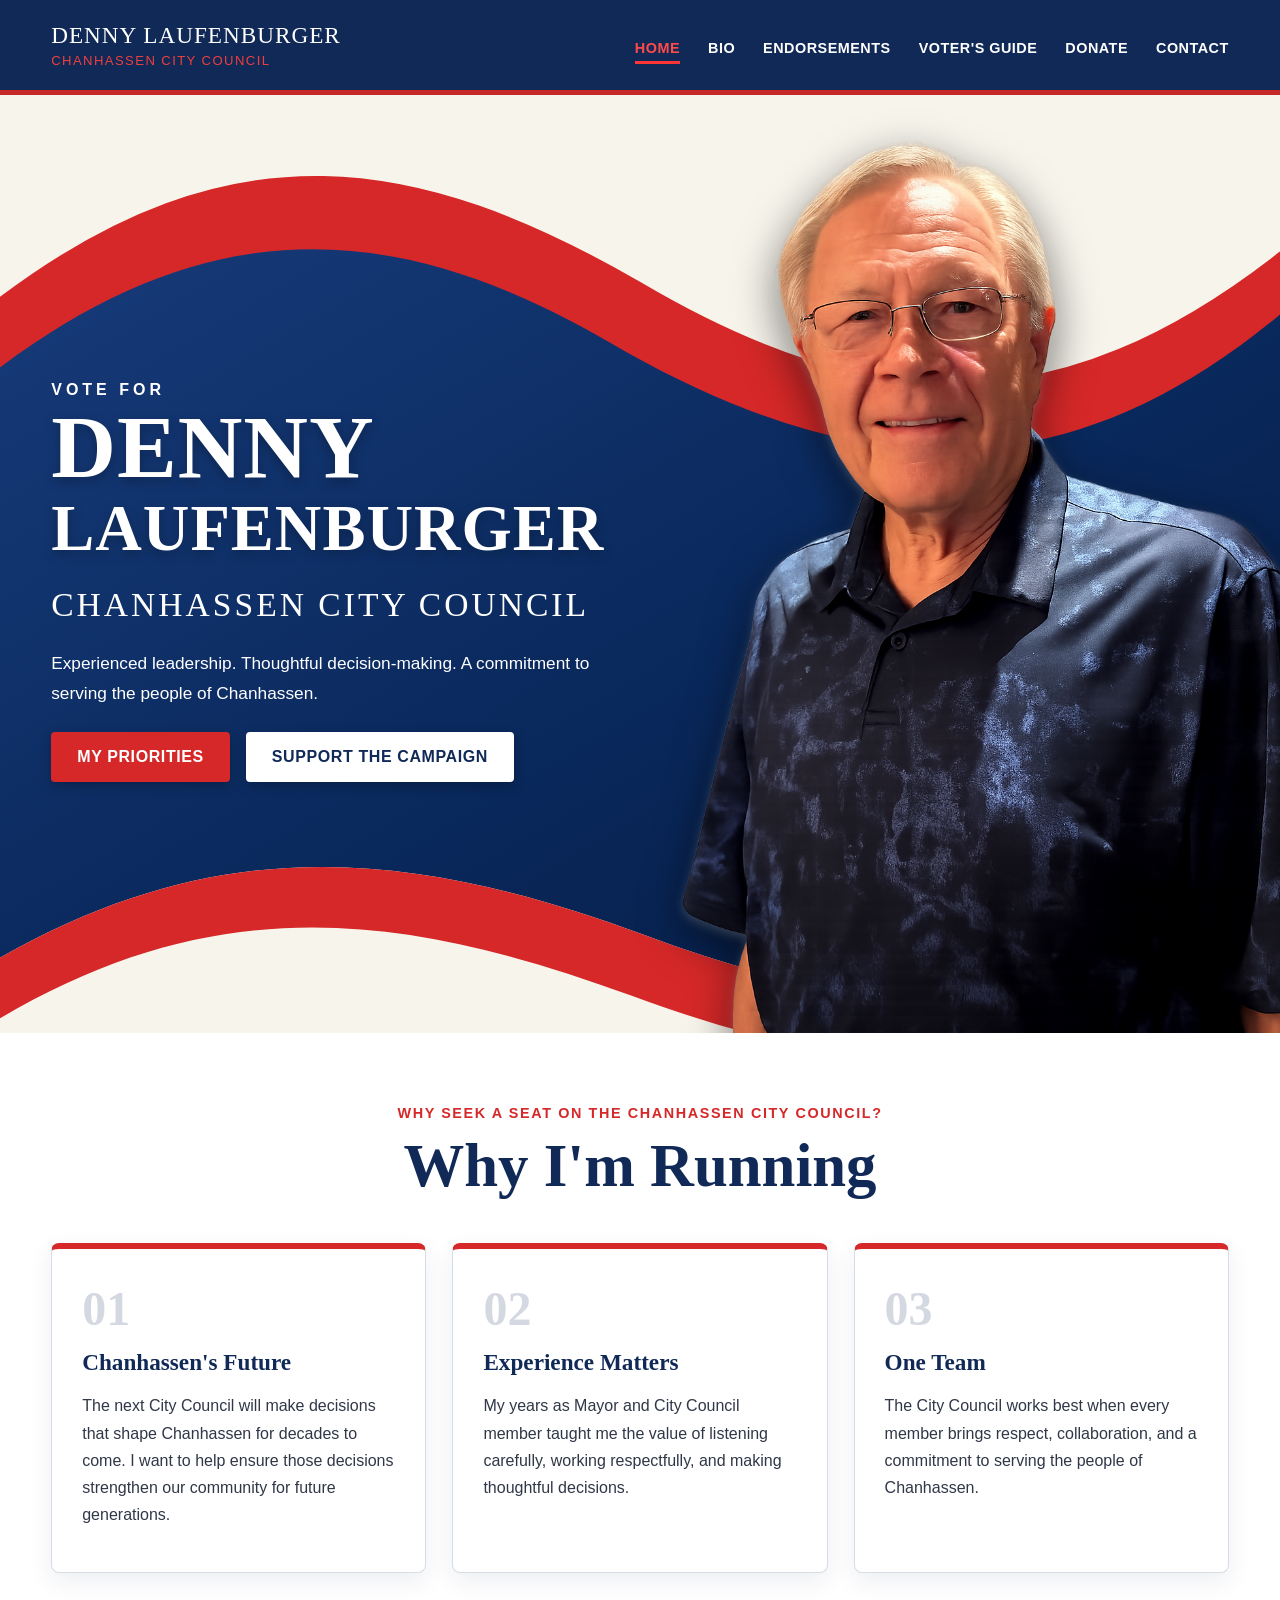
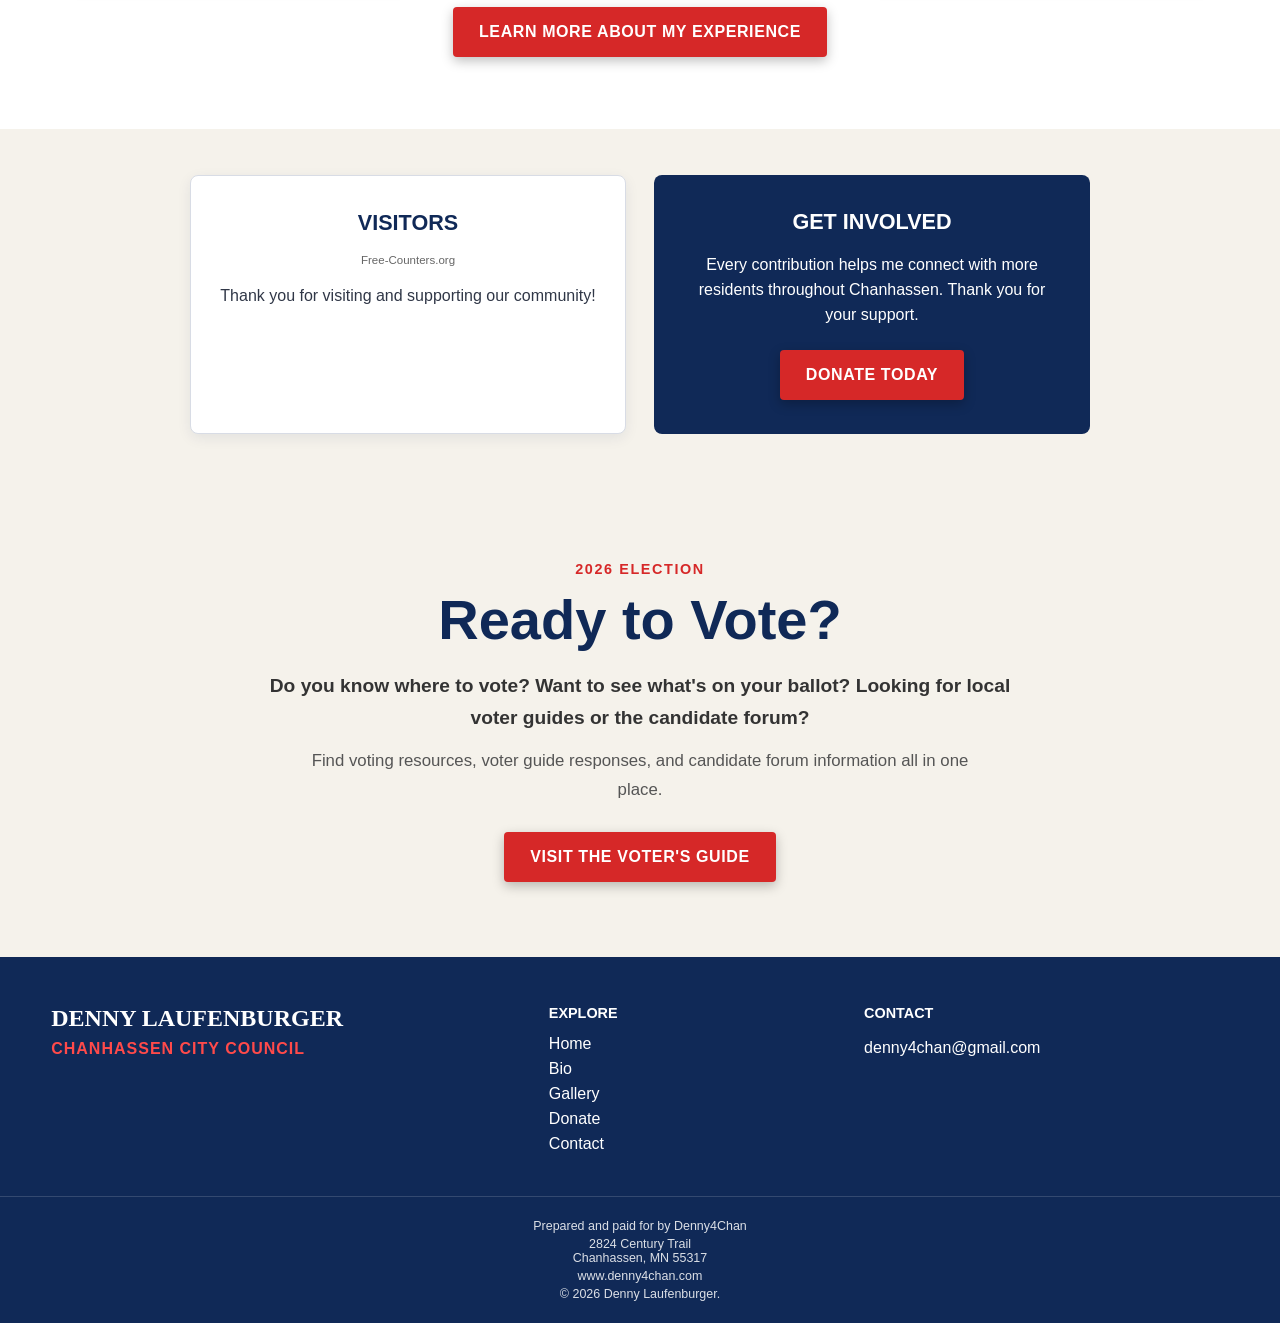
==== commit a461dc86: "remove event" ====
--- a/index.html
+++ b/index.html
@@ -210,65 +210,6 @@
 
 </section>
 
-<section class="featured-event">
-
-    <div class="featured-event-container">
-
-<div class="featured-event-image">
-
-    <a
-        href="images/homepage/oct_event.png"
-        target="_blank"
-        rel="noopener"
-        title="Click to view full-size event flyer"
-    >
-        <img
-            src="images/homepage/oct_event.png"
-            alt="Come Meet Your Leading Candidates for Mayor and City Council event flyer"
-        >
-    </a>
-
-    <p class="featured-event-enlarge">
-        Click flyer to enlarge
-    </p>
-
-</div>
-
-        <div class="featured-event-copy">
-
-            <p class="section-eyebrow">UPCOMING COMMUNITY EVENT</p>
-
-            <h2>Come Meet Your Leading Candidates</h2>
-
-            <p class="featured-event-lead">
-                Join Denny Laufenburger, Jerry McDonald, and Paul Haik
-                for an evening of conversation, appetizers, and Q &amp; A.
-            </p>
-
-            <div class="featured-event-details">
-
-                <p>
-                    <strong>Thursday, October 15</strong><br>
-                    6:30–8:30 PM
-                </p>
-
-                <p>
-                    <strong>Chanhassen American Legion</strong><br>
-                    290 Lake Drive E.<br>
-                    Chanhassen, MN 55317
-                </p>
-
-            </div>
-
-            <p class="featured-event-note">
-                This is not a fundraiser. No donations will be accepted.
-            </p>
-
-        </div>
-
-    </div>
-
-</section>
 
 <section class="why-section">
 
